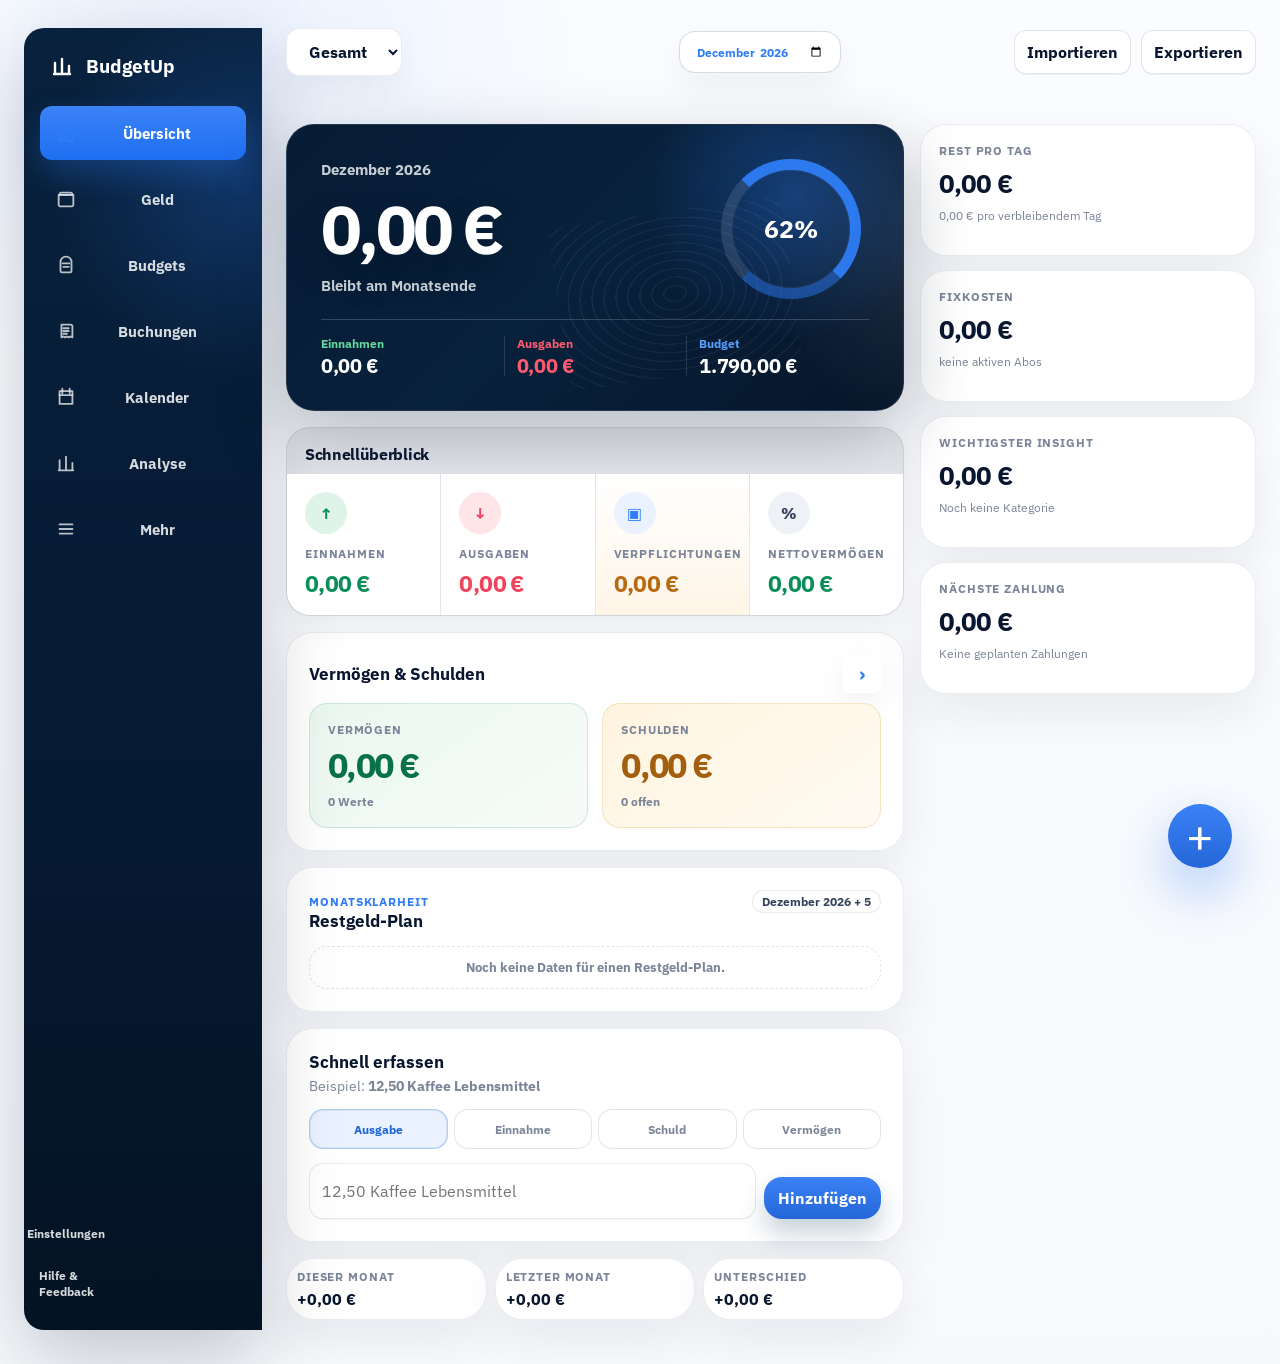
==== index.html @ e4895d54 "Fix debt remaining balance calculations" ====
<!doctype html>
<html lang="de">
  <head>
    <meta charset="UTF-8" />
    <meta name="viewport" content="width=device-width, initial-scale=1, viewport-fit=cover" />
    <meta name="theme-color" content="#061a33" />
    <meta name="apple-mobile-web-app-capable" content="yes" />
    <meta name="apple-mobile-web-app-status-bar-style" content="black-translucent" />
    <meta name="apple-mobile-web-app-title" content="BudgetUp" />
    <title>BudgetUp</title>
    <link rel="manifest" href="manifest.webmanifest?v=93" />
    <link rel="apple-touch-icon" href="icons/icon-180.png" />
    <link rel="icon" href="icon.svg" type="image/svg+xml" />
    <link rel="stylesheet" href="styles.css?v=93" />
  </head>
  <body>
    <main class="app-shell">
      <aside class="desktop-sidebar" aria-label="Desktop-Navigation">
        <div class="desktop-brand">
          <svg viewBox="0 0 24 24" aria-hidden="true"><path d="M5 19V9M12 19V5M19 19v-7"></path><path d="M4 20h16"></path></svg>
          <strong>BudgetUp</strong>
        </div>
        <nav class="desktop-nav" aria-label="Desktop Hauptnavigation">
          <button class="bottom-nav-item active" type="button" data-view-target="overview"><svg viewBox="0 0 24 24" aria-hidden="true"><path d="M5 11.5 12 5l7 6.5V20a1 1 0 0 1-1 1h-4.2v-5.2h-3.6V21H6a1 1 0 0 1-1-1v-8.5Z"></path></svg>Übersicht</button>
          <button class="bottom-nav-item" type="button" data-view-target="accounts"><svg viewBox="0 0 24 24" aria-hidden="true"><path d="M4 7.5h16v10.8A1.7 1.7 0 0 1 18.3 20H5.7A1.7 1.7 0 0 1 4 18.3V7.5Z"></path><path d="M7 5h10a2 2 0 0 1 2 2.5H5A2 2 0 0 1 7 5Z"></path></svg>Geld</button>
          <button class="bottom-nav-item" type="button" data-view-target="budgets"><svg viewBox="0 0 24 24" aria-hidden="true"><path d="M6 18.5V8.8a6 6 0 0 1 12 0v9.7a1.5 1.5 0 0 1-1.5 1.5h-9A1.5 1.5 0 0 1 6 18.5Z"></path><path d="M8.4 10.2h7.2M9 14h6"></path></svg>Budgets</button>
          <button class="bottom-nav-item" type="button" data-view-target="transactions"><svg viewBox="0 0 24 24" aria-hidden="true"><path d="M7 5h10a2 2 0 0 1 2 2v12l-2-1-2 1-2-1-2 1-2-1-2 1V7a2 2 0 0 1 2-2Z"></path><path d="M9 9h6M9 12h6M9 15h4"></path></svg>Buchungen</button>
          <button class="bottom-nav-item" type="button" data-view-target="transactions"><svg viewBox="0 0 24 24" aria-hidden="true"><path d="M5 5.5h14v14H5z"></path><path d="M8 3v5M16 3v5M5 10h14"></path></svg>Kalender</button>
          <button class="bottom-nav-item" type="button" data-view-target="reports"><svg viewBox="0 0 24 24" aria-hidden="true"><path d="M5 19V9M12 19V5M19 19v-7"></path><path d="M4 20h16"></path></svg>Analyse</button>
          <button class="bottom-nav-item" type="button" data-view-target="more"><svg viewBox="0 0 24 24" aria-hidden="true"><path d="M5 7h14M5 12h14M5 17h14"></path></svg>Mehr</button>
        </nav>
        <div class="desktop-sidebar-footer">
          <button class="bottom-nav-item" type="button" data-view-target="more">Einstellungen</button>
          <button class="bottom-nav-item" type="button" data-view-target="more">Hilfe & Feedback</button>
        </div>
      </aside>
      <header class="topbar app-topbar">
        <div class="mobile-brand">BudgetUp</div>
        <div class="app-title-block">
          <p class="eyebrow">BudgetUp</p>
          <h1 id="viewTitle">Start</h1>
        </div>
        <button id="settingsButton" class="round-action settings-button" type="button" aria-label="Einstellungen">
          <svg viewBox="0 0 24 24" aria-hidden="true">
            <path d="M18 9.7a6 6 0 0 0-12 0c0 5.2-2 5.9-2 7.3h16c0-1.4-2-2.1-2-7.3Z"></path>
            <path d="M9.5 19a2.7 2.7 0 0 0 5 0"></path>
          </svg>
        </button>
      </header>

      <section class="context-strip" aria-label="Aktiver Kontext">
        <label class="context-picker">
          <span>Kontext</span>
          <select id="contextSelect" aria-label="Aktiven Kontext auswählen"></select>
        </label>
        <label class="month-picker month-picker-quiet" aria-hidden="true">
          <span>Monat</span>
          <input id="monthInput" type="month" tabindex="-1" />
        </label>
        <div class="desktop-top-actions" aria-label="Datenaktionen">
          <button class="secondary-button" type="button" data-more-action="import">Importieren</button>
          <button class="secondary-button" type="button" data-more-action="export">Exportieren</button>
        </div>
      </section>

      <section class="panel calendar-panel calendar-head-panel" aria-label="Monatskalender und Tagesauswahl">
        <div class="panel-title calendar-title-row">
          <button id="calendarPrevButton" class="icon-button" type="button" aria-label="Vorheriger Monat">‹</button>
          <div>
            <h2 id="calendarTitle">Kalender im Monat</h2>
            <span id="calendarSubtitle">Nur Tage mit Geldbewegung werden hervorgehoben</span>
          </div>
          <button id="calendarNextButton" class="icon-button" type="button" aria-label="Nächster Monat">›</button>
        </div>
        <button id="calendarTodayButton" class="secondary-button calendar-today-button" type="button">Heute</button>
        <div id="calendarGrid" class="calendar-grid"></div>
      </section>

      <p id="formMessage" class="form-message app-toast" role="status"></p>

      <section class="app-view" data-view="overview">
        <section class="hero-balance-card">
          <span id="overviewMonthLabel">Aktueller Monat</span>
          <strong id="remainingValue">0,00 €</strong>
          <small>Bleibt am Monatsende</small>
          <div class="hero-mini-totals" aria-label="Monatszahlen">
            <span><b>Einnahmen</b><strong id="heroIncomeValue">0,00 €</strong></span>
            <span><b>Ausgaben</b><strong id="heroExpenseValue">0,00 €</strong></span>
            <span><b>Budget</b><strong id="heroBudgetValue">0,00 €</strong></span>
          </div>
        </section>
        <section class="summary-grid overview-summary" aria-label="Monatsübersicht">
          <article class="metric income-metric" data-summary="income">
            <span>Einnahmen</span>
            <strong id="overviewIncomeValue">0,00 €</strong>
          </article>
          <article class="metric expense-metric" data-summary="expense">
            <span>Ausgaben</span>
            <strong id="overviewExpenseValue">0,00 €</strong>
          </article>
          <article class="metric debt-metric" data-summary="debt">
            <span>Verpflichtungen</span>
            <strong id="totalDebtValue">0,00 €</strong>
          </article>
          <article class="metric net-metric" data-summary="net">
            <span>Nettovermögen</span>
            <strong id="netWorthValue">0,00 €</strong>
          </article>
        </section>
        <section class="panel overview-money-panel" aria-label="Vermögen und Schulden">
          <div class="panel-title">
            <h2>Vermögen & Schulden</h2>
            <button id="overviewMoneyButton" class="icon-button" type="button" title="Geldbereich öffnen" aria-label="Geldbereich öffnen">›</button>
          </div>
          <div class="overview-money-grid">
            <button id="overviewAssetShortcut" class="overview-money-card asset-shortcut" type="button">
              <span>Vermögen</span>
              <strong id="overviewAssetShortcutValue">0,00 €</strong>
              <small id="overviewAssetShortcutHint">0 Werte</small>
            </button>
            <button id="overviewDebtShortcut" class="overview-money-card debt-shortcut" type="button">
              <span>Schulden</span>
              <strong id="overviewDebtShortcutValue">0,00 €</strong>
              <small id="overviewDebtShortcutHint">0 offene</small>
            </button>
          </div>
        </section>
        <section class="panel debt-forecast-panel" aria-label="Restgeld und Schuldenverlauf">
          <div class="panel-title">
            <div>
              <span class="section-kicker">Monatsklarheit</span>
              <h2>Restgeld-Plan</h2>
            </div>
            <span id="forecastRangeLabel" class="mini-pill">6 Monate</span>
          </div>
          <div id="debtForecastList" class="debt-forecast-list"></div>
        </section>
        <section class="overview-cards">
          <article class="insight-card">
            <span>Rest pro Tag</span>
            <strong id="restBudgetValue">0,00 €</strong>
            <small id="restBudgetHint">Für diesen Monat</small>
          </article>
          <article class="insight-card">
            <span>Fixkosten</span>
            <strong id="overviewRecurringValue">0,00 €</strong>
            <small id="overviewRecurringHint">monatliche Fixkosten</small>
          </article>
          <article class="insight-card carryover-card">
            <span>Übernahme</span>
            <strong id="carryoverCount">0</strong>
            <small id="carryoverHint">offene Beträge im nächsten Monat</small>
          </article>
          <article class="insight-card">
            <span>Größte Ausgabe</span>
            <strong id="biggestExpenseValue">0,00 €</strong>
            <small id="biggestExpenseHint">Noch keine Ausgaben</small>
          </article>
          <article class="insight-card">
            <span>Wichtigster Insight</span>
            <strong id="topSpendValue">0,00 €</strong>
            <small id="topSpendHint">Noch keine Kategorie</small>
          </article>
          <article class="insight-card">
            <span>Nächste Zahlung</span>
            <strong id="nextPaymentValue">0,00 €</strong>
            <small id="nextPaymentHint">Keine geplanten Zahlungen</small>
          </article>
          <article class="insight-card">
            <span>Diese Woche</span>
            <strong id="weekSpendValue">0,00 €</strong>
            <small id="weekSpendHint">Ausgaben der laufenden Woche</small>
          </article>
        </section>
        <section class="quick-add-card panel">
          <div>
            <h2>Schnell erfassen</h2>
            <p>Beispiel: <b>12,50 Kaffee Lebensmittel</b></p>
          </div>
          <fieldset class="quick-add-type" aria-label="Typ für Schnell erfassen">
            <label>
              <input type="radio" name="quickAddType" value="expense" checked />
              <span>Ausgabe</span>
            </label>
            <label>
              <input type="radio" name="quickAddType" value="income" />
              <span>Einnahme</span>
            </label>
            <label>
              <input type="radio" name="quickAddType" value="debt" />
              <span>Schuld</span>
            </label>
            <label>
              <input type="radio" name="quickAddType" value="asset" />
              <span>Vermögen</span>
            </label>
          </fieldset>
          <div class="quick-add-controls">
            <input id="quickAddInput" type="text" inputmode="decimal" autocomplete="off" placeholder="12,50 Kaffee Lebensmittel" />
            <button id="quickAddButton" class="submit-button compact-submit" type="button">Hinzufügen</button>
          </div>
        </section>
        <section id="summaryBreakdown" class="panel summary-breakdown" hidden>
          <div class="panel-title">
            <h2 id="summaryBreakdownTitle">Zusammensetzung</h2>
            <button id="summaryBreakdownClose" class="icon-button" type="button" title="Schließen" aria-label="Schließen">×</button>
          </div>
          <div id="summaryBreakdownList" class="summary-breakdown-list"></div>
        </section>
        <section class="month-compare" aria-label="Monatsvergleich">
          <article>
            <span>Dieser Monat</span>
            <strong id="currentMonthValue">0,00 €</strong>
          </article>
          <article>
            <span>Letzter Monat</span>
            <strong id="previousMonthValue">0,00 €</strong>
          </article>
          <article>
            <span>Unterschied</span>
            <strong id="monthDifferenceValue">0,00 €</strong>
          </article>
        </section>
      </section>

      <section class="app-view" data-view="accounts" hidden>
        <section class="panel account-summary-card">
          <span>Nettovermögen</span>
          <strong id="accountsNetWorthValue">0,00 €</strong>
          <div class="account-summary-lines">
            <span>Vermögen <b id="totalAssetValue">0,00 €</b></span>
            <span>Schulden <b id="accountsDebtValue">0,00 €</b></span>
          </div>
        </section>
        <section class="panel bank-connect-card">
          <div>
            <span class="section-kicker">Bankverbindung</span>
            <h2>Bank sicher verbinden</h2>
            <p id="bankStatusText">Noch nicht verbunden. CSV-Import bleibt die sichere Zwischenlösung.</p>
          </div>
          <button id="bankConnectButton" class="submit-button compact-submit" type="button">Bank verbinden</button>
        </section>
        <section class="panel account-type-panel">
          <div class="panel-title">
            <h2>Geldstruktur</h2>
            <span class="mini-pill">Konten · Vermögen · Schulden</span>
          </div>
          <div id="accountStructureList" class="account-structure-list"></div>
        </section>
        <section class="panel people-panel">
          <div class="panel-title">
            <h2>Familie</h2>
            <div class="person-add">
              <input id="personNameInput" maxlength="80" type="text" placeholder="Vorname Nachname" autocomplete="off" />
              <button id="addPersonButton" class="icon-button" type="button" title="Person hinzufügen" aria-label="Person hinzufügen">+</button>
            </div>
          </div>
          <div id="personSummaryList" class="person-summary-list"></div>
        </section>
        <section class="workspace asset-workspace single-list">
          <section class="panel">
            <div class="panel-title">
              <h2 id="assetTitle">Vermögen</h2>
              <span class="mini-pill asset-pill" id="assetTotalMini">0 €</span>
            </div>
            <div id="assetList" class="asset-list"></div>
          </section>
        </section>
        <section class="workspace debt-workspace single-list">
          <section class="panel">
            <div class="panel-title">
              <h2 id="debtTitle">Schulden</h2>
              <span class="mini-pill debt-pill" id="debtTotalMini">0 €</span>
            </div>
            <div id="debtList" class="debt-list"></div>
          </section>
        </section>
      </section>

      <section class="app-view" data-view="budgets" hidden>
        <section class="panel">
          <div class="panel-title">
            <h2>Budgets</h2>
            <span class="mini-pill" id="budgetOverviewMini">0 € übrig</span>
          </div>
          <div id="budgetList" class="budget-list"></div>
        </section>
      </section>

      <section class="app-view" data-view="transactions" hidden>
        <section class="panel list-panel">
          <div class="panel-title list-title">
            <h2 id="entryTitle">Buchungen</h2>
            <span class="panel-totals">
              <span class="mini-pill income-pill" id="entryIncomeMini">0 €</span>
              <span class="mini-pill expense-pill" id="entryExpenseMini">0 €</span>
            </span>
          </div>
          <div class="entry-toolbar">
            <input id="transactionSearchInput" type="search" placeholder="Suchen" autocomplete="off" />
            <select id="filterInput" aria-label="Einträge filtern">
              <option value="all">Alle</option>
              <option value="expense">Ausgaben</option>
              <option value="income">Einnahmen</option>
              <option value="recurring">Wiederkehrend</option>
              <option value="open">Offen</option>
              <option value="paid">Bezahlt</option>
            </select>
            <button id="entryMenuButton" class="secondary-button list-menu-button" type="button" title="Menü" aria-label="Menü">☰</button>
            <div id="entryMenuPanel" class="list-actions entry-menu-panel" hidden>
              <button id="clearEntriesButton" class="secondary-button danger-button section-clear-button" type="button" title="Nur Buchungen leeren">Buchungen leeren</button>
            </div>
          </div>
          <div id="entryList" class="entry-list"></div>
        </section>
        <section class="panel">
          <div class="panel-title">
            <h2 id="calendarDayTitle">Ausgewählter Tag</h2>
            <span id="calendarDayTotal" class="mini-pill">0 €</span>
          </div>
          <div id="calendarDayList" class="entry-list"></div>
        </section>
      </section>

      <section class="app-view" data-view="reports" hidden>
        <section class="insights-grid reports-grid" aria-label="Analyse">
          <article class="insight-card">
            <span>Top-Kategorien</span>
            <div id="topCategoryList" class="insight-list"></div>
          </article>
          <article class="insight-card">
            <span>Wiederkehrend & Abos</span>
            <div id="recurringInsightList" class="insight-list"></div>
          </article>
          <article class="insight-card">
            <span>Einnahmen vs. Ausgaben</span>
            <strong id="reportsRatioValue">0 %</strong>
            <small id="reportsRatioHint">Ausgabenquote</small>
          </article>
          <article class="insight-card">
            <span>Netto-Insight</span>
            <strong id="reportsNetWorthValue">0,00 €</strong>
            <small id="reportsNetWorthHint">Vermögen minus Schulden</small>
          </article>
          <article class="insight-card">
            <span>Optimierung</span>
            <div id="reportsOptimizationList" class="insight-list"></div>
          </article>
          <article class="insight-card">
            <span>Häufige Ausgaben</span>
            <div id="reportsFrequentList" class="insight-list"></div>
          </article>
          <article class="insight-card">
            <span>Größte Zahlungen</span>
            <div id="reportsLargestList" class="insight-list"></div>
          </article>
          <article class="insight-card">
            <span>Offene Schulden</span>
            <strong id="reportsDebtValue">0,00 €</strong>
            <small id="reportsDebtHint">Verbindlichkeiten</small>
          </article>
        </section>
        <section class="panel">
          <div class="panel-title">
            <h2>Monatsentwicklung</h2>
            <span class="mini-pill" id="reportsMonthMini">0 €</span>
          </div>
          <div id="reportsTrendList" class="summary-breakdown-list"></div>
        </section>
      </section>

      <section class="app-view" data-view="more" hidden>
        <section class="panel more-hero">
          <div>
            <span class="section-kicker">Mehr</span>
            <h2>Werkzeuge & Sicherheit</h2>
            <p>Backup, Import, Bankverbindung und App-Informationen bleiben bewusst gebündelt.</p>
          </div>
          <button id="moreSettingsButton" class="secondary-button" type="button">Einstellungen öffnen</button>
        </section>
        <section class="panel bank-connect-card">
          <div>
            <span class="section-kicker">Vorbereitet</span>
            <h2>Bank verbinden</h2>
            <p>Noch nicht verbunden. Eine echte Verbindung braucht später ein sicheres Backend oder Serverless API.</p>
          </div>
          <button id="moreBankConnectButton" class="submit-button compact-submit" type="button">Info anzeigen</button>
        </section>
        <section class="panel provider-panel">
          <div class="panel-title">
            <h2>Provider-Vorbereitung</h2>
            <span class="mini-pill">keine API-Calls</span>
          </div>
          <div id="bankProviderList" class="provider-list"></div>
        </section>
        <section class="panel more-actions">
          <button class="secondary-button" type="button" data-more-action="category">Budget/Kategorie verwalten</button>
          <button class="secondary-button" type="button" data-more-action="export">Daten sichern</button>
          <button class="secondary-button" type="button" data-more-action="settings">Datenschutz & Speicher</button>
        </section>
      </section>
    </main>

    <div class="fab-layer">
      <div id="fabMenu" class="fab-menu" hidden>
        <button id="addExpenseButton" type="button">Ausgabe hinzufügen</button>
        <button id="addIncomeButton" type="button">Einnahme hinzufügen</button>
        <button id="addDebtButton" type="button">Schuld hinzufügen</button>
        <button id="addAssetButton" type="button">Vermögen hinzufügen</button>
        <button id="addCategoryButton" type="button">Budget/Kategorie</button>
      </div>
      <button id="fabButton" class="fab-button" type="button" aria-label="Hinzufügen" aria-expanded="false">+</button>
    </div>

    <nav class="bottom-nav" aria-label="Hauptnavigation">
      <button class="bottom-nav-item active" type="button" data-view-target="overview"><svg viewBox="0 0 24 24" aria-hidden="true"><path d="M5 11.5 12 5l7 6.5V20a1 1 0 0 1-1 1h-4.2v-5.2h-3.6V21H6a1 1 0 0 1-1-1v-8.5Z"></path></svg>Start</button>
      <button class="bottom-nav-item" type="button" data-view-target="accounts"><svg viewBox="0 0 24 24" aria-hidden="true"><path d="M4 7.5h16v10.8A1.7 1.7 0 0 1 18.3 20H5.7A1.7 1.7 0 0 1 4 18.3V7.5Z"></path><path d="M7 5h10a2 2 0 0 1 2 2.5H5A2 2 0 0 1 7 5Z"></path><path d="M15.5 13H19v3h-3.5a1.5 1.5 0 0 1 0-3Z"></path></svg>Geld</button>
      <button class="bottom-nav-item" type="button" data-view-target="budgets"><svg viewBox="0 0 24 24" aria-hidden="true"><path d="M6 18.5V8.8a6 6 0 0 1 12 0v9.7a1.5 1.5 0 0 1-1.5 1.5h-9A1.5 1.5 0 0 1 6 18.5Z"></path><path d="M8.4 10.2h7.2M9 14h6"></path></svg>Budgets</button>
      <button class="bottom-nav-item" type="button" data-view-target="transactions"><svg viewBox="0 0 24 24" aria-hidden="true"><path d="M7 5h10a2 2 0 0 1 2 2v12l-2-1-2 1-2-1-2 1-2-1-2 1V7a2 2 0 0 1 2-2Z"></path><path d="M9 9h6M9 12h6M9 15h4"></path></svg>Buchungen</button>
      <button class="bottom-nav-item" type="button" data-view-target="reports"><svg viewBox="0 0 24 24" aria-hidden="true"><path d="M5 19V9M12 19V5M19 19v-7"></path><path d="M4 20h16"></path></svg>Analyse</button>
      <button class="bottom-nav-item" type="button" data-view-target="more"><svg viewBox="0 0 24 24" aria-hidden="true"><path d="M5 7h14M5 12h14M5 17h14"></path></svg>Mehr</button>
    </nav>

    <div class="form-templates" hidden>
      <form id="entryForm" class="panel entry-form" hidden>
        <div class="panel-title">
          <h2 id="formTitle">Einfach eintragen</h2>
          <button id="resetFormButton" class="icon-button" type="button" title="Formular leeren" aria-label="Formular leeren">↺</button>
        </div>
        <input id="entryId" type="hidden" />
        <input id="debtId" type="hidden" />
        <div class="form-grid">
          <label>
            <span>Person</span>
            <select id="personInput"></select>
          </label>
          <label data-type-field>
            <span>Typ</span>
            <select id="typeInput">
              <option value="expense">Ausgabe</option>
              <option value="income">Einnahme</option>
              <option value="debt">Schuld / Kredit</option>
            </select>
          </label>
          <label data-normal-field>
            <span>Startdatum</span>
            <input id="dateInput" type="date" autocomplete="off" />
          </label>
          <label data-normal-field>
            <span>Kategorie</span>
            <select id="categoryInput"></select>
          </label>
          <label data-normal-field>
            <span>Eigene Kategorie</span>
            <input id="customCategoryInput" autocomplete="off" maxlength="36" type="text" placeholder="Neue Kategorie eingeben" />
          </label>
          <label data-normal-field>
            <span>Betrag</span>
            <span class="money-input">
              <input id="amountInput" inputmode="decimal" type="text" autocomplete="off" />
              <span>€</span>
            </span>
          </label>
          <label class="wide" data-normal-field>
            <span>Beschreibung</span>
            <input id="descriptionInput" autocomplete="off" maxlength="80" type="text" />
          </label>
          <label data-normal-field>
            <span>Zahlungsart</span>
            <select id="paymentInput">
              <option>Karte</option>
              <option>Bar</option>
              <option>Überweisung</option>
              <option>Lastschrift</option>
            </select>
          </label>
          <label data-normal-field>
            <span>Wiederholung</span>
            <select id="recurrenceInput">
              <option value="none">Keine</option>
              <option value="daily">Täglich</option>
              <option value="weekly">Wöchentlich</option>
              <option value="monthly">Monatlich</option>
              <option value="yearly">Jährlich</option>
            </select>
          </label>
          <label data-normal-field>
            <span>Enddatum optional</span>
            <input id="entryEndInput" type="date" autocomplete="off" />
          </label>
          <label data-normal-field>
            <span>Status</span>
            <select id="entryStatusInput">
              <option value="open">offen</option>
              <option value="paid">bezahlt</option>
              <option value="ended">beendet</option>
            </select>
          </label>
          <label data-debt-field>
            <span>Bei wem</span>
            <input id="creditorInput" autocomplete="off" maxlength="60" type="text" />
          </label>
          <label data-debt-field>
            <span>Gesamtschuld</span>
            <span class="money-input">
              <input id="debtTotalInput" inputmode="decimal" type="text" autocomplete="off" />
              <span>€</span>
            </span>
          </label>
          <label data-debt-field>
            <span>Bisher bezahlt</span>
            <span class="money-input">
              <input id="paidSoFarInput" inputmode="decimal" type="text" autocomplete="off" />
              <span>€</span>
            </span>
          </label>
          <label data-debt-field>
            <span>Bisher bezahlt bis</span>
            <input id="paidThroughInput" type="month" autocomplete="off" />
          </label>
          <label data-debt-field>
            <span>Startdatum</span>
            <input id="debtStartInput" type="date" autocomplete="off" />
          </label>
          <label data-debt-field>
            <span>Bis Datum</span>
            <input id="debtEndInput" type="date" autocomplete="off" />
          </label>
          <label data-debt-field>
            <span>Status</span>
            <select id="debtStatusInput">
              <option value="open">offen</option>
              <option value="paid">bezahlt</option>
              <option value="ended">beendet</option>
            </select>
          </label>
          <label data-debt-field>
            <span>Zahlungsart</span>
            <select id="debtPaymentMethodInput">
              <option value=""></option>
              <option>Lastschrift</option>
              <option>Überweisung</option>
              <option>Karte</option>
              <option>Bar</option>
            </select>
          </label>
          <label data-debt-field>
            <span>Von Konto</span>
            <input id="debtAccountInput" autocomplete="off" maxlength="60" type="text" />
          </label>
          <label data-debt-field>
            <span>Monatlich</span>
            <span class="money-input">
              <input id="debtPaymentInput" inputmode="decimal" type="text" autocomplete="off" />
              <span>€</span>
            </span>
          </label>
          <label data-debt-field>
            <span>Nettokredit</span>
            <span class="money-input">
              <input id="principalInput" inputmode="decimal" type="text" autocomplete="off" />
              <span>€</span>
            </span>
          </label>
          <label data-debt-field>
            <span>Zinsen gesamt</span>
            <span class="money-input">
              <input id="interestInput" inputmode="decimal" type="text" autocomplete="off" />
              <span>€</span>
            </span>
          </label>
          <label data-debt-field>
            <span>Sollzins pro Jahr</span>
            <span class="percent-input">
              <input id="nominalRateInput" inputmode="decimal" type="text" autocomplete="off" />
              <span>%</span>
            </span>
          </label>
          <label data-debt-field>
            <span>Laufzeit in Monaten</span>
            <input id="termInput" inputmode="numeric" type="number" min="0" autocomplete="off" />
          </label>
          <label data-debt-field>
            <span>Letzte Rate</span>
            <span class="money-input">
              <input id="finalPaymentInput" inputmode="decimal" type="text" autocomplete="off" />
              <span>€</span>
            </span>
          </label>
          <div id="debtLiveSummary" class="debt-live-summary" data-debt-field aria-live="polite">
            <span>Offen jetzt</span>
            <strong>0,00 €</strong>
            <small>Wird aus Gesamtschuld minus bisher bezahlt berechnet.</small>
          </div>
        </div>
        <button class="submit-button" type="submit">Speichern</button>
        <div id="editModalActions" class="edit-modal-actions" hidden>
          <button id="editCancelButton" class="secondary-button" type="button">Abbrechen</button>
          <button id="editDeleteButton" class="secondary-button danger-button" type="button">Löschen</button>
        </div>
      </form>

      <form id="assetForm" class="panel entry-form" hidden>
        <div class="panel-title">
          <h2 id="assetFormTitle">Neues Vermögen</h2>
        </div>
        <input id="assetId" type="hidden" />
        <div class="form-grid">
          <label>
            <span>Person</span>
            <select id="assetPersonInput"></select>
          </label>
          <label>
            <span>Art</span>
            <select id="assetTypeInput">
              <option value="cash">Bargeld</option>
              <option value="bank">Bankkonto</option>
              <option value="savings">Sparkonto</option>
              <option value="investment">Investment</option>
              <option value="property">Sachwert</option>
              <option value="other">Sonstiges</option>
            </select>
          </label>
          <label>
            <span>Name</span>
            <input id="assetNameInput" autocomplete="off" maxlength="80" type="text" required />
          </label>
          <label>
            <span>Betrag</span>
            <span class="money-input">
              <input id="assetAmountInput" inputmode="decimal" type="text" autocomplete="off" required />
              <span>€</span>
            </span>
          </label>
          <label class="wide">
            <span>Notiz</span>
            <input id="assetNoteInput" autocomplete="off" maxlength="80" type="text" />
          </label>
        </div>
        <button class="submit-button" type="submit">Speichern</button>
        <div id="assetModalActions" class="edit-modal-actions" hidden>
          <button id="assetCancelButton" class="secondary-button" type="button">Abbrechen</button>
          <button id="assetDeleteButton" class="secondary-button danger-button" type="button">Löschen</button>
        </div>
      </form>

      <form id="categoryForm" class="panel entry-form" hidden>
        <div class="panel-title">
          <h2 id="categoryFormTitle">Budget/Kategorie</h2>
        </div>
        <input id="categoryIdInput" type="hidden" />
        <div class="form-grid">
          <label>
            <span>Name</span>
            <input id="categoryNameInput" maxlength="36" type="text" autocomplete="off" required />
          </label>
          <label>
            <span>Monatsbudget</span>
            <span class="money-input">
              <input id="categoryBudgetInput" inputmode="decimal" type="text" autocomplete="off" />
              <span>€</span>
            </span>
          </label>
        </div>
        <button class="submit-button" type="submit">Speichern</button>
        <div id="categoryModalActions" class="edit-modal-actions" hidden>
          <button id="categoryCancelButton" class="secondary-button" type="button">Abbrechen</button>
          <button id="categoryDeleteButton" class="secondary-button danger-button" type="button">Löschen</button>
        </div>
      </form>
    </div>

    <div id="promptDialog" class="confirm-dialog" hidden role="dialog" aria-modal="true" aria-labelledby="promptDialogTitle">
      <div class="confirm-dialog-backdrop"></div>
      <div class="confirm-dialog-box">
        <h2 id="promptDialogTitle" class="confirm-dialog-title">Eingabe</h2>
        <p id="promptDialogMessage" class="confirm-dialog-message"></p>
        <input id="promptDialogInput" class="prompt-dialog-input" type="text" autocomplete="off" />
        <div class="confirm-dialog-actions">
          <button id="promptDialogCancel" class="secondary-button" type="button">Abbrechen</button>
          <button id="promptDialogOk" class="submit-button compact-submit" type="button">OK</button>
        </div>
      </div>
    </div>

    <div id="editModal" class="edit-modal" hidden role="dialog" aria-modal="true" aria-labelledby="formTitle">
      <div id="editModalBackdrop" class="edit-modal-backdrop"></div>
      <div class="edit-modal-box">
        <div id="editModalSlot"></div>
      </div>
    </div>

    <div id="settingsModal" class="edit-modal settings-modal" hidden role="dialog" aria-modal="true" aria-labelledby="settingsTitle">
      <div id="settingsModalBackdrop" class="edit-modal-backdrop"></div>
      <div class="edit-modal-box settings-box">
        <div class="panel-title settings-title">
          <div>
            <p class="eyebrow">BudgetUp</p>
            <h2 id="settingsTitle">Einstellungen</h2>
          </div>
          <button id="settingsCloseButton" class="icon-button" type="button" title="Schließen" aria-label="Schließen">×</button>
        </div>
        <section class="settings-section">
          <h3>Datenmanagement</h3>
          <p>Deine Daten bleiben lokal in diesem Browser gespeichert. Exportiere regelmäßig ein Backup, bevor du größere Änderungen machst.</p>
          <div class="utility-actions settings-actions" aria-label="Datensicherung">
            <button id="exportButton" class="secondary-button backup-button" type="button">Daten sichern</button>
            <label class="secondary-button import-label backup-button">
              Daten wiederherstellen
              <input id="importInput" type="file" accept=".xlsx,.json,.csv,application/vnd.openxmlformats-officedocument.spreadsheetml.sheet,application/json,text/csv" />
            </label>
            <button id="clearButton" class="secondary-button danger-button quick-clear-button" type="button" title="Alles löschen (nur ausgewählte Person oder Gesamt)">Alles löschen</button>
          </div>
        </section>
        <section class="settings-section">
          <h3>App-Information</h3>
          <div class="settings-info-grid">
            <span>Speicher</span><strong>lokal · budget-app-v2</strong>
            <span>Modus</span><strong>mobile Finance PWA</strong>
            <span>Design</span><strong>Calm Premium · hell</strong>
          </div>
        </section>
        <section class="settings-section muted-settings">
          <h3>Datenschutz</h3>
          <p>BudgetUp sendet keine Finanzdaten an einen Server. Import, Export und Löschen passieren lokal auf deinem Gerät.</p>
        </section>
      </div>
    </div>

    <div id="bankInfoModal" class="edit-modal settings-modal" hidden role="dialog" aria-modal="true" aria-labelledby="bankInfoTitle">
      <div id="bankInfoBackdrop" class="edit-modal-backdrop"></div>
      <div class="edit-modal-box settings-box">
        <div class="panel-title settings-title">
          <div>
            <p class="eyebrow">Sichere Architektur</p>
            <h2 id="bankInfoTitle">Bank verbinden</h2>
          </div>
          <button id="bankInfoCloseButton" class="icon-button" type="button" title="Schließen" aria-label="Schließen">×</button>
        </div>
        <section class="settings-section">
          <h3>Noch nicht verbunden</h3>
          <p>BudgetUp speichert aktuell nur lokale Daten. Eine echte PSD2-/Bankverbindung darf nicht mit Secrets direkt im Browser laufen.</p>
        </section>
        <section class="settings-section">
          <h3>Vorbereitete Struktur</h3>
          <p>Geplant sind Provider wie GoCardless, Tink oder finAPI über ein sicheres Backend/Serverless API. CSV-Import bleibt bis dahin die sichere Zwischenlösung.</p>
        </section>
        <section class="settings-section muted-settings">
          <h3>Datensatz</h3>
          <p><code>bankConnections</code>: id, provider, status, lastSyncAt, consentExpiresAt, accountIds.</p>
        </section>
      </div>
    </div>

    <div id="personContextMenu" class="context-menu" hidden role="menu">
      <button class="context-menu-item" data-action="duplicate" type="button">Person duplizieren</button>
      <button class="context-menu-item" data-action="rename" type="button">Umbenennen</button>
      <button class="context-menu-item danger" data-action="delete" type="button">Person löschen</button>
    </div>

    <div id="choiceDialog" class="confirm-dialog" hidden role="dialog" aria-modal="true" aria-labelledby="choiceDialogTitle">
      <div class="confirm-dialog-backdrop"></div>
      <div class="confirm-dialog-box">
        <h2 id="choiceDialogTitle" class="confirm-dialog-title">Auswählen</h2>
        <p id="choiceDialogMessage" class="confirm-dialog-message"></p>
        <div id="choiceDialogOptions" class="choice-dialog-options"></div>
        <div class="confirm-dialog-actions">
          <button id="choiceDialogCancel" class="secondary-button" type="button">Abbrechen</button>
        </div>
      </div>
    </div>

    <div id="confirmDialog" class="confirm-dialog" hidden role="dialog" aria-modal="true" aria-labelledby="confirmDialogTitle">
      <div class="confirm-dialog-backdrop"></div>
      <div class="confirm-dialog-box">
        <h2 id="confirmDialogTitle" class="confirm-dialog-title">Bestätigen</h2>
        <p id="confirmDialogMessage" class="confirm-dialog-message"></p>
        <div class="confirm-dialog-actions">
          <button id="confirmDialogCancel" class="secondary-button" type="button">Abbrechen</button>
          <button id="confirmDialogOk" class="secondary-button danger-button" type="button">Ja, löschen</button>
        </div>
      </div>
    </div>

    <template id="categoryTemplate">
      <div class="category-item">
        <input class="category-name" maxlength="28" />
        <input class="category-budget" type="number" min="0" step="1" inputmode="decimal" />
        <button class="icon-button category-delete" type="button" title="Kategorie entfernen" aria-label="Kategorie entfernen">×</button>
      </div>
    </template>

    <script src="app.js?v=93" defer></script>
  </body>
</html>
---- styles.css ----
@import url("https://fonts.googleapis.com/css2?family=IBM+Plex+Sans:wght@400;500;600;700;800;900&display=swap");

:root {
  color-scheme: light;
  --bg: #edf4f1;
  --surface: #ffffff;
  --surface-soft: #f7faf8;
  --ink: #102626;
  --muted: #4f625e;
  --line: #c2d0cb;
  --line-strong: #98aaa4;
  --brand: #113b3c;
  --accent: #cfe85a;
  --danger: #a61f2a;
  --good: #176a45;
  --shadow: 0 12px 30px rgba(20, 45, 42, 0.11);
}

* {
  box-sizing: border-box;
}

body {
  margin: 0;
  min-height: 100vh;
  background:
    radial-gradient(circle at top left, rgba(207, 232, 90, 0.18), transparent 28rem),
    linear-gradient(180deg, #f8fbf9 0%, var(--bg) 34rem);
  color: var(--ink);
  font-family: Inter, ui-sans-serif, system-ui, -apple-system, BlinkMacSystemFont, "Segoe UI", sans-serif;
}

body.modal-open {
  overflow: hidden;
}

button,
input,
select {
  font: inherit;
}

button {
  cursor: pointer;
}

.app-shell {
  width: min(1120px, 100%);
  margin: 0 auto;
  padding: max(12px, env(safe-area-inset-top)) 14px max(22px, env(safe-area-inset-bottom));
}

.topbar {
  display: flex;
  align-items: center;
  justify-content: space-between;
  gap: 16px;
  padding: 8px 2px 12px;
}

.eyebrow {
  margin: 0 0 4px;
  color: var(--muted);
  font-size: 0.82rem;
  font-weight: 700;
  text-transform: uppercase;
}

h1,
h2 {
  margin: 0;
  letter-spacing: 0;
}

h1 {
  font-size: 1.75rem;
  font-weight: 900;
}

h2 {
  font-size: 1.05rem;
}

.month-picker {
  display: grid;
  gap: 6px;
  color: var(--muted);
  font-size: 0.78rem;
  font-weight: 700;
  text-transform: uppercase;
}

.month-picker input,
select,
input {
  min-height: 42px;
  border: 1px solid var(--line);
  border-radius: 8px;
  background: #fff;
  color: var(--ink);
  padding: 0 12px;
}

.month-picker input {
  border-color: var(--brand);
  background: #f8fbf9;
  font-weight: 850;
}

.trust-note {
  margin: -2px 0 10px;
  color: var(--muted);
  font-size: 0.86rem;
  font-weight: 700;
  line-height: 1.35;
}

.summary-grid {
  display: grid;
  grid-template-columns: repeat(4, minmax(0, 1fr));
  gap: 8px;
  margin-bottom: 10px;
}

.metric {
  min-height: 96px;
  border: 1px solid var(--line-strong);
  border-radius: 10px;
  background: linear-gradient(180deg, #ffffff 0%, #f6faf8 100%);
  box-shadow: var(--shadow);
  padding: 15px;
  cursor: pointer;
}

.metric.selected {
  border-color: var(--brand);
  box-shadow: inset 0 0 0 1px var(--brand), var(--shadow);
}

.metric span {
  display: block;
  color: var(--muted);
  font-size: 0.76rem;
  font-weight: 850;
  margin-bottom: 10px;
}

.metric strong {
  display: block;
  font-size: clamp(1.1rem, 2.1vw, 1.55rem);
  line-height: 1.1;
  overflow-wrap: anywhere;
}

.metric.primary {
  background: linear-gradient(180deg, #154749 0%, #113b3c 100%);
  color: #fff;
  border-color: #0e3334;
}

.metric.primary span {
  color: #dbe9e4;
}

.metric.primary strong {
  color: #fff;
}

.metric.primary.positive {
  background: #176a45;
}

.metric.primary.negative {
  background: #9f2529;
}

.income-metric {
  border-color: #62a97a;
  background: #eaf7ef;
}

.income-metric strong {
  color: var(--good);
}

.expense-metric {
  border-color: #d46b71;
  background: #fff0f1;
}

.expense-metric strong {
  color: var(--danger);
}

.metric.debt-metric {
  border-color: #c9a447;
  background: #fff5dc;
}

.metric.debt-metric strong {
  color: #704800;
}

.metric.asset-metric {
  border-color: #62a97a;
  background: #eaf7ef;
}

.metric.asset-metric strong {
  color: var(--good);
}

.net-metric {
  border-color: #8ca19b;
  background: linear-gradient(180deg, #ffffff 0%, #eef4f1 100%);
}

.net-metric.positive strong {
  color: var(--good);
}

.net-metric.negative strong {
  color: var(--danger);
}

.month-compare {
  display: grid;
  grid-template-columns: repeat(3, minmax(0, 1fr));
  gap: 8px;
  margin: 0 0 10px;
}

.month-compare article {
  border: 1px solid var(--line);
  border-radius: 10px;
  background: rgba(255, 255, 255, 0.72);
  padding: 10px;
}

.month-compare span {
  display: block;
  color: var(--muted);
  font-size: 0.74rem;
  font-weight: 850;
  margin-bottom: 5px;
}

.month-compare strong {
  display: block;
  font-size: 1rem;
  font-weight: 900;
}

.insights-grid {
  display: grid;
  grid-template-columns: repeat(4, minmax(0, 1fr));
  gap: 8px;
  margin: 0 0 10px;
}

.insight-card {
  min-height: 112px;
  border: 1px solid var(--line);
  border-radius: 10px;
  background: rgba(255, 255, 255, 0.86);
  box-shadow: 0 8px 22px rgba(20, 45, 42, 0.08);
  padding: 12px;
}

.insight-card > span {
  display: block;
  color: var(--muted);
  font-size: 0.74rem;
  font-weight: 900;
  margin-bottom: 8px;
  text-transform: uppercase;
}

.insight-card > strong {
  display: block;
  font-size: 1.35rem;
  font-weight: 950;
  margin-bottom: 4px;
}

.insight-card > small,
.insight-line small {
  color: var(--muted);
  font-size: 0.76rem;
  line-height: 1.35;
}

.insight-list {
  display: grid;
  gap: 7px;
}

.insight-line {
  display: grid;
  grid-template-columns: minmax(0, 1fr) auto;
  gap: 2px 8px;
  align-items: center;
}

.insight-line span {
  min-width: 0;
  overflow: hidden;
  color: var(--ink);
  font-size: 0.86rem;
  font-weight: 800;
  text-overflow: ellipsis;
  white-space: nowrap;
}

.insight-line strong {
  color: var(--brand);
  font-size: 0.86rem;
  font-weight: 950;
  white-space: nowrap;
}

.insight-line small {
  grid-column: 1 / -1;
}

.carryover-card {
  border-color: #c9a447;
  background: #fffaf0;
}

.summary-breakdown {
  margin: 0 0 10px;
}

.summary-breakdown-list {
  display: grid;
  gap: 8px;
}

.summary-breakdown-row {
  display: grid;
  grid-template-columns: minmax(0, 1fr) auto;
  gap: 12px;
  align-items: center;
  border: 1px solid var(--line);
  border-radius: 8px;
  background: var(--surface-soft);
  padding: 9px 10px;
}

.summary-breakdown-row span,
.summary-breakdown-row small,
.summary-breakdown-row strong {
  min-width: 0;
}

.summary-breakdown-row span > strong,
.summary-breakdown-row small {
  display: block;
  overflow: hidden;
  text-overflow: ellipsis;
  white-space: nowrap;
}

.summary-breakdown-row small {
  color: var(--muted);
  font-size: 0.78rem;
  margin-top: 2px;
}

.summary-total {
  border-color: var(--brand);
  background: #edf7f3;
}

.workspace {
  display: grid;
  grid-template-columns: minmax(0, 1.55fr) minmax(280px, 0.85fr);
  gap: 14px;
  margin-bottom: 10px;
}

.workspace.single-list {
  grid-template-columns: 1fr;
}

.workspace.form-workspace {
  grid-template-columns: 1fr;
}

.panel {
  border: 1px solid var(--line-strong);
  border-radius: 10px;
  background: var(--surface);
  box-shadow: var(--shadow);
  padding: 12px;
}

.panel-title {
  display: flex;
  align-items: center;
  justify-content: space-between;
  gap: 12px;
  margin-bottom: 10px;
  flex-wrap: wrap;
}

.collapsible-panel {
  margin: 0;
}

.collapsible-panel > summary.panel-title {
  cursor: pointer;
  list-style: none;
  user-select: none;
  position: relative;
  min-height: 56px;
  padding: 10px 12px;
  margin: -4px -4px 10px;
  border-radius: 8px;
  background: #ffffff;
  border: 1px solid var(--line-strong);
  transition: background 0.15s ease, box-shadow 0.15s ease;
}

.debt-workspace .collapsible-panel > summary.panel-title {
  border-left: 5px solid #c9a447;
}

.asset-workspace .collapsible-panel > summary.panel-title {
  border-left: 5px solid #62a97a;
}

.list-panel .collapsible-panel > summary.panel-title {
  border-left: 5px solid var(--brand);
}

.collapsible-panel > summary.panel-title:hover {
  background: #f0f6f3;
  box-shadow: 0 1px 3px rgba(0, 0, 0, 0.06);
}

.collapsible-panel > summary.panel-title:focus-visible {
  outline: 2px solid var(--brand);
  outline-offset: 2px;
}

.collapsible-panel > summary.panel-title::-webkit-details-marker {
  display: none;
}

.collapsible-panel > summary.panel-title::after {
  content: "⌄";
  display: inline-flex;
  align-items: center;
  justify-content: center;
  margin-left: 6px;
  width: 34px;
  height: 34px;
  padding: 0;
  border-radius: 999px;
  border: 1px solid var(--line-strong);
  background: #f3f7f5;
  color: var(--brand);
  font-size: 1.25rem;
  font-weight: 900;
  white-space: nowrap;
  transition: transform 0.18s ease, background 0.18s ease, color 0.18s ease, border-color 0.18s ease;
  order: 10;
}

.collapsible-panel[open] > summary.panel-title {
  background: #e5f0ec;
  border-color: var(--brand);
  box-shadow: inset 0 0 0 1px rgba(17, 59, 60, 0.24), 0 8px 20px rgba(17, 59, 60, 0.08);
}

.collapsible-panel[open] > summary.panel-title::after {
  content: "⌄";
  border-color: var(--brand);
  background: var(--brand);
  color: #ffffff;
  transform: rotate(180deg);
}

.collapsible-panel:not([open]) > summary.panel-title {
  margin-bottom: 0;
}

.collapsible-panel:not([open]) .section-actions {
  display: none;
}

.collapsible-panel > summary.panel-title h2 {
  flex: 1 1 auto;
  min-width: 0;
}

.panel-totals {
  display: inline-flex;
  flex-wrap: wrap;
  gap: 6px;
  align-items: center;
}

.mini-pill {
  display: inline-flex;
  align-items: center;
  padding: 2px 9px;
  border-radius: 999px;
  border: 1px solid var(--line);
  background: var(--surface-soft);
  font-size: 0.78rem;
  font-weight: 700;
  line-height: 1.4;
  white-space: nowrap;
}

.mini-pill.income-pill {
  color: var(--good);
  border-color: #62a97a;
  background: #eaf7ef;
}

.mini-pill.expense-pill {
  color: var(--danger);
  border-color: #d46b71;
  background: #fff0f1;
}

.mini-pill.debt-pill {
  color: #704800;
  border-color: #c9a447;
  background: #fff5dc;
}

.mini-pill.asset-pill {
  color: #176a45;
  border-color: #62a97a;
  background: #eaf7ef;
}

.people-panel {
  margin-bottom: 10px;
  overflow: visible;
}

.person-add {
  display: flex;
  min-width: min(340px, 100%);
  gap: 8px;
}

.person-add input {
  width: 100%;
}

.person-summary-list {
  display: grid;
  grid-template-columns: repeat(auto-fit, minmax(260px, 1fr));
  gap: 14px 86px;
  overflow: visible;
}

.person-card {
  position: relative;
  display: grid;
  grid-template-columns: minmax(0, 1fr);
  gap: 8px;
  border: 1px solid var(--line);
  border-radius: 12px;
  background: var(--surface);
  padding: 12px 14px;
  cursor: pointer;
  outline: none;
  transition: box-shadow 0.15s ease, border-color 0.15s ease;
}

.person-card:hover {
  box-shadow: 0 2px 8px rgba(0, 0, 0, 0.06);
}

.person-card.selected {
  border-color: var(--brand);
  background: #edf7f3;
  box-shadow: 0 0 0 1px var(--brand) inset, 0 2px 10px rgba(17, 59, 60, 0.08);
}

.person-card:focus-visible {
  box-shadow: 0 0 0 3px rgba(17, 59, 60, 0.22);
}

.family-card {
  background: linear-gradient(180deg, #f5f8f6 0%, #eaf0ec 100%);
  border-color: #c8d3cf;
}

.family-card.selected {
  background: linear-gradient(180deg, #e3f1e9 0%, #d2e4d9 100%);
}

.person-copy {
  display: grid;
  grid-template-columns: minmax(0, 1fr) auto;
  align-items: center;
  gap: 10px;
  min-width: 0;
}

.person-copy strong {
  display: block;
  overflow: hidden;
  text-overflow: ellipsis;
  white-space: nowrap;
  font-size: 1.02rem;
  color: var(--ink);
}

.person-card b {
  justify-self: end;
  font-size: 1.18rem;
  font-weight: 800;
  line-height: 1.1;
  padding: 4px 12px;
  border-radius: 8px;
  white-space: nowrap;
  letter-spacing: 0;
}

.person-card b.positive-text {
  color: #0e5832;
  background: #d8efe1;
}

.person-card b.negative-text {
  color: #861a1f;
  background: #f5d6d8;
}

.person-copy .person-chip {
  display: inline-flex;
  align-items: center;
  gap: 4px;
  padding: 3px 9px;
  margin: 0;
  border-radius: 999px;
  background: var(--surface);
  border: 1px solid var(--line);
  font-size: 0.74rem;
  font-weight: 600;
  line-height: 1.3;
  white-space: nowrap;
}

.person-chips-row {
  display: flex;
  flex-direction: column;
  gap: 4px;
}

.person-chip.income-chip {
  color: var(--good);
  border-color: #b6dcc6;
  background: #effaf2;
}

.person-chip.expense-chip {
  color: var(--danger);
  border-color: #e5c2c4;
  background: #fdf1f1;
}

.person-chip.asset-chip {
  color: #176a45;
  border-color: #a8d8b6;
  background: #e7f6ec;
}

.person-chip.debt-chip {
  color: #795000;
  border-color: #d9c99a;
  background: #fffaf0;
}

.person-controls {
  position: absolute;
  top: -15px;
  right: -6px;
  transform: none;
  display: flex;
  gap: 6px;
  opacity: 0;
  transition: opacity 0.15s ease;
  z-index: 50;
}

.person-card:hover .person-controls,
.person-card.selected .person-controls,
.person-card:focus-within .person-controls {
  opacity: 1;
}

.person-controls .icon-button {
  width: 28px;
  height: 28px;
  font-size: 0.85rem;
  background: rgba(255, 255, 255, 0.85);
  backdrop-filter: blur(2px);
}

.person-controls .icon-button {
  width: 30px;
  height: 30px;
  font-size: 0.85rem;
  border-radius: 999px;
  background: #ffffff;
  box-shadow: 0 2px 8px rgba(0, 0, 0, 0.14);
}

.positive-text {
  color: var(--good);
}

.negative-text {
  color: var(--danger);
}

.quick-actions {
  position: relative;
  display: flex;
  flex-wrap: wrap;
  gap: 8px;
  align-items: center;
  margin-bottom: 10px;
}

.backup-actions {
  display: inline-flex;
  flex-wrap: wrap;
  gap: 8px;
}

.backup-button {
  border-color: #9fb4ae;
  background: #ffffff;
  color: var(--brand);
  font-size: 0.9rem;
}

.quick-actions .form-message {
  flex: 1 1 auto;
  margin: 0;
}

.quick-clear-button {
  margin-left: auto;
  white-space: nowrap;
}

.compact-submit {
  max-width: 260px;
  min-height: 42px;
  margin: 0;
}

.selected-details-panel {
  margin-bottom: 10px;
}

.selected-detail-grid {
  display: grid;
  grid-template-columns: repeat(3, minmax(0, 1fr));
  gap: 8px;
}

.detail-card {
  border: 1px solid var(--line);
  border-radius: 8px;
  background: var(--surface-soft);
  padding: 10px;
}

.detail-card span {
  display: block;
  color: var(--muted);
  font-size: 0.78rem;
  font-weight: 800;
  margin-bottom: 6px;
}

.detail-card strong {
  display: block;
  font-size: 1.05rem;
  overflow-wrap: anywhere;
}

.income-detail strong {
  color: var(--good);
}

.expense-detail strong,
.debt-detail strong {
  color: var(--danger);
}

.form-grid {
  display: grid;
  grid-template-columns: 1fr;
  gap: 12px;
}

label {
  display: grid;
  gap: 6px;
}

label[hidden] {
  display: none;
}

label span {
  color: var(--muted);
  font-size: 0.82rem;
  font-weight: 700;
}

label:has(input[required]) > span:first-child::after,
label:has(select[required]) > span:first-child::after {
  content: " *";
  color: var(--danger);
}

.money-input {
  position: relative;
  display: block;
}

.money-input > input {
  width: 100%;
  padding-right: 42px;
  text-align: left;
}

.money-input > span {
  position: absolute;
  right: 14px;
  top: 50%;
  transform: translateY(-50%);
  color: var(--muted);
  font-size: 1rem;
  font-weight: 800;
  pointer-events: none;
}

.wide {
  grid-column: 1 / -1;
}

.toggle-row {
  align-items: center;
  grid-template-columns: 24px 1fr;
  min-height: 42px;
  padding-top: 22px;
}

.toggle-row input {
  min-height: auto;
  width: 20px;
  height: 20px;
  padding: 0;
}

.muted-field {
  opacity: 0.62;
}

.muted-field input {
  background: #f0f4f2;
}

.submit-button,
.secondary-button,
.icon-button {
  border: 0;
  border-radius: 8px;
  font-weight: 800;
}

.submit-button {
  width: 100%;
  min-height: 48px;
  margin-top: 14px;
  background: var(--accent);
  color: #182000;
  box-shadow: 0 8px 18px rgba(113, 132, 23, 0.18);
}

.form-message {
  min-height: 22px;
  margin: 0;
  color: var(--brand);
  font-size: 0.92rem;
  font-weight: 800;
}

.form-message.success {
  color: var(--good);
}

.form-message.error {
  color: var(--danger);
}

label.field-error > span:first-child {
  color: var(--danger);
}

label.field-error input,
label.field-error select,
.input-error {
  border-color: var(--danger);
  background: #fff1f1;
  box-shadow: 0 0 0 2px rgba(178, 47, 50, 0.12);
}

.secondary-button {
  min-height: 40px;
  display: inline-flex;
  align-items: center;
  justify-content: center;
  background: #ffffff;
  color: var(--ink);
  border: 1px solid var(--line-strong);
  padding: 0 12px;
  box-shadow: 0 1px 0 rgba(16, 38, 38, 0.06);
}

.section-add-button {
  white-space: nowrap;
}

.section-actions {
  display: inline-flex;
  gap: 6px;
  flex-wrap: wrap;
  align-items: center;
}

.section-clear-button {
  white-space: nowrap;
  font-size: 0.8rem;
  padding: 4px 10px;
  opacity: 0.85;
}

.section-clear-button:hover {
  opacity: 1;
}

.confirm-dialog {
  position: fixed;
  inset: 0;
  z-index: 9999;
  display: flex;
  align-items: center;
  justify-content: center;
  padding: 16px;
}

.confirm-dialog[hidden] {
  display: none;
}

.confirm-dialog-backdrop {
  position: absolute;
  inset: 0;
  background: rgba(17, 59, 60, 0.55);
  backdrop-filter: blur(2px);
  animation: confirm-fade 0.18s ease;
}

.confirm-dialog-box {
  position: relative;
  background: var(--surface);
  border-radius: 14px;
  box-shadow: 0 24px 60px rgba(0, 0, 0, 0.35);
  max-width: 420px;
  width: 100%;
  padding: 20px 22px 18px;
  animation: confirm-pop 0.2s cubic-bezier(0.2, 0.9, 0.3, 1.2);
}

.confirm-dialog-title {
  margin: 0 0 8px;
  font-size: 1.1rem;
  color: var(--danger);
}

.confirm-dialog-message {
  margin: 0 0 18px;
  font-size: 0.95rem;
  line-height: 1.4;
  color: var(--ink);
  white-space: pre-line;
}

.confirm-dialog-actions {
  display: flex;
  gap: 8px;
  justify-content: flex-end;
  flex-wrap: wrap;
}

.confirm-dialog-actions button {
  min-height: 40px;
  padding: 8px 18px;
}

.edit-modal {
  position: fixed;
  inset: 0;
  z-index: 9600;
  display: flex;
  align-items: center;
  justify-content: center;
  padding: 16px;
}

.edit-modal[hidden] {
  display: none;
}

.edit-modal-backdrop {
  position: absolute;
  inset: 0;
  background: rgba(16, 38, 38, 0.58);
  backdrop-filter: blur(3px);
}

.edit-modal-box {
  position: relative;
  width: min(620px, 100%);
  max-height: min(86vh, 820px);
  overflow: auto;
  border-radius: 14px;
  background: var(--surface);
  box-shadow: 0 26px 70px rgba(0, 0, 0, 0.32);
  animation: confirm-pop 0.18s ease;
}

.modal-form {
  border: 0;
  border-radius: 14px;
  box-shadow: none;
  padding: 18px;
}

.edit-modal-actions {
  display: flex;
  gap: 8px;
  justify-content: space-between;
  margin-top: 10px;
}

.edit-modal-actions[hidden] {
  display: none;
}

.edit-modal-actions .secondary-button {
  flex: 1 1 auto;
}

@keyframes confirm-fade {
  from { opacity: 0; }
  to { opacity: 1; }
}

@keyframes confirm-pop {
  from { transform: scale(0.92); opacity: 0; }
  to { transform: scale(1); opacity: 1; }
}

.choice-dialog-options {
  display: flex;
  flex-direction: column;
  gap: 6px;
  margin: 6px 0 16px;
  max-height: 45vh;
  overflow-y: auto;
}

.choice-dialog-option {
  display: flex;
  align-items: center;
  justify-content: flex-start;
  padding: 10px 14px;
  border-radius: 8px;
  border: 1px solid var(--line);
  background: var(--surface-soft);
  color: var(--ink);
  font-size: 0.95rem;
  font-weight: 600;
  text-align: left;
  cursor: pointer;
  transition: background 0.15s, border-color 0.15s;
}

.choice-dialog-option:hover,
.choice-dialog-option:focus-visible {
  background: #edf7f3;
  border-color: var(--brand);
  outline: none;
}

.choice-dialog-option.choice-all {
  background: linear-gradient(180deg, #f5f8f6 0%, #e9efea 100%);
  font-weight: 700;
}

.prompt-dialog-input {
  width: 100%;
  padding: 10px 12px;
  margin: 4px 0 16px;
  border: 1px solid var(--line);
  border-radius: 8px;
  font-size: 1rem;
  background: var(--surface-soft);
  color: var(--ink);
  box-sizing: border-box;
}

.prompt-dialog-input:focus {
  outline: 2px solid var(--brand);
  outline-offset: 1px;
}

.context-menu {
  position: fixed;
  z-index: 9500;
  background: var(--surface);
  border: 1px solid var(--line);
  border-radius: 10px;
  box-shadow: 0 12px 32px rgba(0, 0, 0, 0.22);
  padding: 6px;
  min-width: 220px;
  display: flex;
  flex-direction: column;
  gap: 2px;
  animation: confirm-pop 0.14s ease-out;
}

.context-menu[hidden] {
  display: none;
}

.context-menu-item {
  display: block;
  width: 100%;
  text-align: left;
  padding: 9px 12px;
  background: transparent;
  border: none;
  border-radius: 6px;
  cursor: pointer;
  font-size: 0.92rem;
  color: var(--ink);
}

.context-menu-item:hover,
.context-menu-item:focus-visible {
  background: #edf7f3;
  outline: none;
}

.context-menu-item.danger {
  color: var(--danger);
}

.context-menu-item.danger:hover {
  background: #fdf1f1;
}

.person-card {
  padding: 18px 14px 12px;
}

.income-action {
  color: var(--good);
  border-color: #62a97a;
  background: #eaf7ef;
}

.expense-action {
  color: var(--danger);
  border-color: #d46b71;
  background: #fff0f1;
}

.danger-button {
  color: var(--danger);
}

.icon-button {
  width: 38px;
  height: 38px;
  background: var(--surface-soft);
  border: 1px solid var(--line-strong);
  color: var(--ink);
  font-size: 1.25rem;
  line-height: 1;
}

.category-list {
  display: grid;
  gap: 10px;
}

.category-item {
  display: grid;
  grid-template-columns: minmax(0, 1fr) 104px 38px;
  gap: 8px;
}

.category-budget {
  text-align: right;
}

.list-title {
  align-items: center;
}

.entry-toolbar {
  display: flex;
  align-items: center;
  gap: 8px;
  margin: 0 0 10px;
}

.list-panel {
  position: relative;
  overflow: visible;
}

.list-menu-button {
  order: 20;
  width: 40px;
  min-height: 40px;
  padding: 0;
  margin-left: 4px;
  font-size: 1.1rem;
  flex: 0 0 auto;
}

.list-actions {
  display: flex;
  flex-wrap: wrap;
  gap: 8px;
  justify-content: flex-end;
}

.entry-menu-panel {
  position: absolute;
  right: 0;
  top: calc(100% + 6px);
  z-index: 500;
  display: grid;
  grid-template-columns: 1fr;
  width: min(230px, calc(100vw - 32px));
  padding: 8px;
  border: 1px solid var(--line);
  border-radius: 8px;
  background: var(--surface);
  box-shadow: 0 12px 28px rgba(0, 0, 0, 0.18);
}

.entry-menu-panel[hidden] {
  display: none;
}

.entry-menu-panel > * {
  width: 100%;
}

.import-label input {
  display: none;
}

.entry-list {
  display: grid;
  gap: 8px;
}

.debt-list {
  display: grid;
  gap: 10px;
}

.asset-list {
  display: grid;
  gap: 10px;
}

.entry-row {
  display: grid;
  grid-template-columns: 92px minmax(0, 1fr) 108px;
  align-items: center;
  gap: 12px;
  min-height: 58px;
  border: 1px solid var(--line-strong);
  border-radius: 8px;
  background: var(--surface-soft);
  padding: 10px;
}

.entry-row.income {
  border-color: #62a97a;
  background: #eaf7ef;
}

.entry-row.expense {
  border-color: #d46b71;
  background: #fff0f1;
}

.entry-row.income .entry-main strong {
  color: var(--good);
}

.entry-row.expense .entry-main strong {
  color: var(--danger);
}

.entry-main {
  min-width: 0;
}

.entry-main > span,
.row-heading > strong {
  display: block;
  overflow: hidden;
  text-overflow: ellipsis;
  white-space: nowrap;
}

.entry-main > span,
.entry-date,
.entry-meta {
  color: var(--muted);
  font-size: 0.82rem;
}

.status-badges {
  display: flex;
  flex-wrap: wrap;
  gap: 5px;
  margin-top: 7px;
}

.status-badge {
  display: inline-flex;
  align-items: center;
  min-height: 22px;
  padding: 2px 8px;
  border-radius: 999px;
  border: 1px solid var(--line);
  background: #ffffff;
  color: var(--muted);
  font-size: 0.72rem;
  font-weight: 850;
}

.status-open,
.status-carry {
  border-color: #c9a447;
  background: #fff7df;
  color: #704800;
}

.status-paid {
  border-color: #62a97a;
  background: #eaf7ef;
  color: var(--good);
}

.status-ended {
  border-color: #aab7b3;
  background: #eef3f1;
  color: var(--muted);
}

.status-recurring {
  border-color: #7aa5a2;
  background: #e7f2f0;
  color: var(--brand);
}

.entry-amount {
  text-align: right;
  font-weight: 900;
}

.entry-amount.income {
  color: var(--good);
}

.entry-amount.expense {
  color: var(--danger);
}

.entry-controls {
  display: flex;
  justify-content: flex-end;
  gap: 6px;
}

.row-heading {
  display: flex;
  align-items: center;
  gap: 8px;
  min-width: 0;
}

.row-heading > strong {
  min-width: 0;
  flex: 1 1 auto;
}

.inline-controls {
  flex: 0 0 auto;
  gap: 4px;
}

.inline-controls .icon-button {
  width: 26px;
  height: 26px;
  min-height: 26px;
  border-radius: 999px;
  font-size: 0.82rem;
  background: rgba(255, 255, 255, 0.78);
  color: var(--muted);
  border-color: rgba(117, 128, 124, 0.28);
  box-shadow: none;
}

.debt-row {
  display: grid;
  grid-template-columns: minmax(0, 1fr) 170px;
  align-items: center;
  gap: 12px;
  min-height: 74px;
  border: 1px solid var(--line-strong);
  border-radius: 8px;
  background: var(--surface-soft);
  padding: 12px;
}

.debt-row.active {
  border-color: #c9a447;
  background: #fff5dc;
}

.asset-row {
  display: grid;
  grid-template-columns: minmax(0, 1fr) 150px;
  align-items: center;
  gap: 12px;
  min-height: 64px;
  border: 1px solid #62a97a;
  border-radius: 8px;
  background: #eaf7ef;
  padding: 12px;
}

.asset-amount {
  color: var(--good);
  text-align: right;
  font-size: 1rem;
}

.debt-main {
  min-width: 0;
}

.debt-main > span,
.row-heading > strong {
  display: block;
}

.debt-main > span {
  color: var(--muted);
  font-size: 0.82rem;
}

.debt-main > span,
.row-heading > strong {
  overflow: hidden;
  text-overflow: ellipsis;
  white-space: nowrap;
}

.debt-numbers {
  text-align: right;
  display: grid;
  gap: 3px;
}

.debt-number-row {
  display: flex;
  justify-content: space-between;
  gap: 12px;
  color: var(--muted);
  font-size: 0.82rem;
  line-height: 1.35;
}

.debt-number-row > span {
  min-width: 0;
  text-align: left;
}

.debt-number-row > b {
  color: #795000;
  font-weight: 900;
  font-variant-numeric: tabular-nums;
  text-align: right;
  white-space: nowrap;
}

.debt-progress-line {
  display: flex;
  justify-content: space-between;
  gap: 12px;
  color: var(--muted);
  font-size: 0.82rem;
  font-weight: 850;
}

.debt-progress-line strong {
  color: var(--brand);
}

.debt-progress {
  height: 7px;
  overflow: hidden;
  border-radius: 999px;
  background: #e4e9e6;
}

.debt-progress span {
  display: block;
  height: 100%;
  border-radius: inherit;
  background: linear-gradient(90deg, #d4ec57 0%, #176a45 100%);
}

.debt-numbers .paid {
  color: var(--good);
  font-weight: 800;
}

.debt-numbers .paid > b {
  color: var(--good);
}

.debt-numbers .remaining,
.debt-numbers .remaining > b {
  color: var(--danger);
}

.debt-numbers .open-now,
.debt-numbers .open-now > b {
  color: #1d4ed8;
}

.empty-state {
  color: var(--muted);
  border: 1px dashed var(--line);
  border-radius: 10px;
  background: rgba(255, 255, 255, 0.62);
  padding: 22px 10px;
  text-align: center;
}

.compact-empty {
  margin: 0;
  padding: 12px 8px;
  font-size: 0.82rem;
}

@media (max-width: 760px) {
  .app-shell {
    padding-left: 12px;
    padding-right: 12px;
  }

  .topbar {
    align-items: stretch;
    flex-direction: column;
  }

  .workspace,
  .form-grid {
    grid-template-columns: 1fr;
  }

  .summary-grid {
    grid-template-columns: repeat(2, minmax(0, 1fr));
  }

  .metric {
    min-height: 86px;
  }

  .metric.primary {
    grid-column: auto;
  }

  .month-compare {
    grid-template-columns: 1fr;
  }

  .insights-grid {
    grid-template-columns: 1fr 1fr;
  }

  .quick-actions {
    align-items: stretch;
  }

  .backup-actions {
    display: grid;
    grid-template-columns: 1fr 1fr;
    flex: 1 1 100%;
  }

  .backup-button {
    min-height: 38px;
  }

  .person-add {
    min-width: 0;
  }

  .selected-detail-grid {
    grid-template-columns: 1fr;
  }

  .wide {
    grid-column: auto;
  }

  .toggle-row {
    padding-top: 0;
  }

  .panel {
  border: 1px solid var(--line);
  border-radius: 8px;
  background: var(--surface);
  box-shadow: var(--shadow);
  padding: 12px;
}

  .list-title {
    display: flex;
  }

  .entry-toolbar {
    display: grid;
    grid-template-columns: 1fr 1fr;
    align-items: stretch;
  }

  .entry-row {
    grid-template-columns: 58px minmax(0, 1fr);
    align-items: start;
    gap: 8px;
  }

  .debt-row {
    grid-template-columns: minmax(0, 1fr);
    align-items: start;
    gap: 8px;
  }

  .asset-row {
    grid-template-columns: minmax(0, 1fr);
    align-items: start;
    gap: 8px;
  }

  .entry-date {
    grid-column: 1;
    grid-row: 1 / span 2;
    padding-top: 3px;
  }

  .entry-main,
  .debt-main {
    grid-column: 2;
    grid-row: 1;
  }

  .debt-row .debt-main,
  .asset-row .debt-main {
    grid-column: 1;
  }

  .entry-amount {
    grid-column: 2 / -1;
    grid-row: 2;
    text-align: left;
  }

  .asset-amount,
  .debt-numbers {
    grid-column: 1 / -1;
    grid-row: 2;
    text-align: left;
  }

  .debt-numbers {
    text-align: left;
  }

  .entry-controls {
    justify-content: flex-end;
    align-self: start;
    gap: 4px;
  }

  .entry-controls .icon-button {
    width: 26px;
    height: 26px;
    min-height: 26px;
    border-radius: 999px;
    font-size: 0.82rem;
    background: rgba(255, 255, 255, 0.72);
    color: var(--muted);
    border-color: rgba(117, 128, 124, 0.28);
    box-shadow: none;
  }

  .entry-controls .icon-button:focus-visible,
  .entry-controls .icon-button:hover {
    color: var(--ink);
    background: #fff;
  }

  .edit-modal {
    align-items: flex-end;
    padding: 10px;
  }

  .edit-modal-box {
    width: 100%;
    max-height: 92vh;
    border-radius: 14px 14px 10px 10px;
  }
}

@media (max-width: 480px) {
  .summary-grid,
  .insights-grid {
    grid-template-columns: 1fr;
  }

  .backup-actions,
  .entry-toolbar {
    grid-template-columns: 1fr;
  }
}

/* App shell */
.app-shell {
  width: min(760px, 100%);
  padding: max(12px, env(safe-area-inset-top)) 14px calc(124px + env(safe-area-inset-bottom));
}

.app-topbar {
  position: sticky;
  top: 0;
  z-index: 300;
  margin: 0 -14px 10px;
  padding: max(10px, env(safe-area-inset-top)) 14px 12px;
  background: linear-gradient(180deg, rgba(248, 251, 249, 0.96), rgba(248, 251, 249, 0.78));
  backdrop-filter: blur(14px);
}

.app-title-block {
  min-width: 0;
  text-align: center;
}

.app-title-block .eyebrow {
  margin-bottom: 0;
  font-size: 0.68rem;
}

.app-title-block h1 {
  font-size: 1.25rem;
}

.round-action {
  width: 42px;
  height: 42px;
  border: 1px solid rgba(255, 255, 255, 0.72);
  border-radius: 999px;
  background: rgba(255, 255, 255, 0.86);
  color: var(--brand);
  box-shadow: 0 8px 22px rgba(20, 45, 42, 0.1);
  font-weight: 950;
}

.app-view {
  display: grid;
  gap: 12px;
}

.app-view[hidden] {
  display: none;
}

.hero-balance-card {
  display: grid;
  gap: 4px;
  border: 1px solid #0e3334;
  border-radius: 18px;
  background: linear-gradient(145deg, #113b3c, #176a64);
  color: #fff;
  padding: 22px 18px;
  box-shadow: 0 18px 42px rgba(17, 59, 60, 0.22);
}

.hero-balance-card span,
.hero-balance-card small {
  color: rgba(255, 255, 255, 0.74);
  font-weight: 800;
}

.hero-balance-card strong {
  font-size: clamp(2.2rem, 10vw, 4rem);
  line-height: 1;
  overflow-wrap: anywhere;
}

.overview-summary {
  grid-template-columns: repeat(2, minmax(0, 1fr));
}

.overview-cards {
  display: grid;
  grid-template-columns: repeat(3, minmax(0, 1fr));
  gap: 8px;
}

.account-summary-card {
  display: grid;
  gap: 8px;
}

.account-summary-card > span {
  color: var(--muted);
  font-size: 0.78rem;
  font-weight: 900;
  text-transform: uppercase;
}

.account-summary-card > strong {
  color: var(--good);
  font-size: clamp(2rem, 8vw, 3.4rem);
  line-height: 1;
}

.account-summary-lines {
  display: grid;
  gap: 6px;
}

.account-summary-lines span {
  display: flex;
  justify-content: space-between;
  gap: 12px;
  color: var(--muted);
  font-weight: 800;
}

.utility-actions {
  display: flex;
  flex-wrap: wrap;
  gap: 8px;
  margin-top: 18px;
}

.form-templates {
  display: none;
}

.bottom-nav {
  position: fixed;
  left: max(10px, env(safe-area-inset-left));
  right: max(10px, env(safe-area-inset-right));
  bottom: max(10px, env(safe-area-inset-bottom));
  z-index: 800;
  display: grid;
  grid-template-columns: repeat(6, minmax(0, 1fr));
  gap: 2px;
  width: min(760px, calc(100vw - 20px));
  margin: 0 auto;
  padding: 7px;
  border: 1px solid rgba(255, 255, 255, 0.76);
  border-radius: 26px;
  background: rgba(255, 255, 255, 0.88);
  box-shadow: 0 18px 48px rgba(18, 36, 36, 0.2);
  backdrop-filter: blur(18px);
}

.bottom-nav-item {
  display: grid;
  place-items: center;
  gap: 2px;
  min-width: 0;
  min-height: 54px;
  border: 0;
  border-radius: 20px;
  background: transparent;
  color: #263535;
  font-size: 0.66rem;
  font-weight: 850;
}

.bottom-nav-item span {
  font-size: 1.2rem;
  line-height: 1;
}

.bottom-nav-item.active {
  background: #e8eeee;
  color: #2fabb7;
}

.fab-layer {
  position: fixed;
  right: max(18px, env(safe-area-inset-right));
  bottom: calc(92px + env(safe-area-inset-bottom));
  z-index: 900;
  display: grid;
  justify-items: end;
  gap: 10px;
}

.fab-button {
  width: 66px;
  height: 66px;
  border: 0;
  border-radius: 999px;
  background: #2465c8;
  color: #fff;
  box-shadow: 0 18px 34px rgba(36, 101, 200, 0.36);
  font-size: 2.8rem;
  line-height: 1;
  transition: transform 0.18s ease;
}

.fab-button.open {
  transform: rotate(45deg);
}

.fab-menu {
  display: grid;
  gap: 7px;
  width: min(260px, calc(100vw - 36px));
  padding: 10px;
  border: 1px solid var(--line);
  border-radius: 16px;
  background: rgba(255, 255, 255, 0.96);
  box-shadow: 0 18px 42px rgba(18, 36, 36, 0.22);
  backdrop-filter: blur(16px);
}

.fab-menu[hidden] {
  display: none;
}

.fab-menu button {
  min-height: 42px;
  border: 0;
  border-radius: 12px;
  background: #f1f6f4;
  color: var(--ink);
  font-weight: 850;
  text-align: left;
  padding: 0 14px;
}

.budget-list {
  display: grid;
  gap: 10px;
}

.budget-row {
  display: grid;
  grid-template-columns: minmax(0, 1fr) auto;
  gap: 12px;
  align-items: center;
  border: 1px solid var(--line);
  border-radius: 12px;
  background: var(--surface-soft);
  padding: 12px;
}

.budget-copy {
  display: grid;
  gap: 5px;
  min-width: 0;
}

.budget-copy strong,
.budget-copy span {
  overflow: hidden;
  text-overflow: ellipsis;
  white-space: nowrap;
}

.budget-copy span {
  color: var(--muted);
  font-size: 0.82rem;
  font-weight: 750;
}

.budget-side {
  display: grid;
  justify-items: end;
  gap: 6px;
}

.budget-progress {
  height: 8px;
  overflow: hidden;
  border-radius: 999px;
  background: #dde6e2;
}

.budget-progress span {
  display: block;
  height: 100%;
  border-radius: inherit;
  background: linear-gradient(90deg, var(--accent), var(--good));
}

.calendar-panel {
  position: relative;
}

.calendar-title-row {
  display: grid;
  grid-template-columns: 42px 1fr 42px;
  text-align: center;
}

.calendar-title-row span,
#calendarSubtitle {
  color: var(--muted);
  font-size: 0.78rem;
  font-weight: 800;
}

.calendar-today-button {
  justify-self: end;
  margin: 8px 0 6px;
  min-height: 36px;
}

.calendar-grid {
  display: grid;
  grid-template-columns: repeat(7, minmax(0, 1fr));
  gap: 6px;
  margin-top: 18px;
}

.calendar-weekday {
  color: var(--muted);
  font-size: 0.72rem;
  font-weight: 950;
  text-align: center;
  text-transform: uppercase;
}

.calendar-day {
  display: grid;
  align-content: start;
  gap: 4px;
  min-height: 66px;
  border: 1px solid transparent;
  border-radius: 12px;
  background: #fff;
  color: var(--ink);
  padding: 8px 4px;
  text-align: center;
}

.calendar-day.empty {
  background: transparent;
}

.calendar-day span {
  font-size: 1.05rem;
  font-weight: 900;
}

.calendar-day small {
  font-size: 0.68rem;
  font-weight: 850;
  overflow: hidden;
  text-overflow: ellipsis;
}

.calendar-day.today {
  border-color: #7ec7cf;
}

.calendar-day.selected {
  background: #54bdc7;
  color: #fff;
}

.calendar-day.selected small {
  color: #fff;
}

@media (min-width: 900px) {
  .app-shell {
    width: min(980px, 100%);
  }

  .app-view {
    grid-template-columns: repeat(2, minmax(0, 1fr));
  }

  .app-view > .hero-balance-card,
  .app-view > .overview-summary,
  .app-view > .overview-cards,
  .app-view > .panel,
  .app-view > .month-compare,
  .app-view > .workspace,
  .app-view > .insights-grid {
    grid-column: 1 / -1;
  }
}

@media (max-width: 560px) {
  .app-shell {
    padding-left: 12px;
    padding-right: 12px;
  }

  .app-topbar {
    margin-left: -12px;
    margin-right: -12px;
    padding-left: 12px;
    padding-right: 12px;
  }

  .month-picker {
    max-width: 118px;
  }

  .month-picker input {
    width: 100%;
    padding: 0 8px;
  }

  .overview-cards,
  .reports-grid {
    grid-template-columns: 1fr;
  }

  .bottom-nav {
    grid-template-columns: repeat(6, minmax(0, 1fr));
    border-radius: 22px;
  }

  .bottom-nav-item {
    min-height: 50px;
    border-radius: 16px;
    font-size: 0.56rem;
  }

  .bottom-nav-item span {
    font-size: 1rem;
  }

  .fab-button {
    width: 60px;
    height: 60px;
    font-size: 2.4rem;
  }

  .calendar-grid {
    gap: 4px;
  }

  .calendar-day {
    min-height: 58px;
    padding: 6px 2px;
  }
}

/* Premium BudgetUp design system */
:root {
  --bg: #eef3f6;
  --bg-elevated: #f7f9fb;
  --surface: rgba(255, 255, 255, 0.92);
  --surface-solid: #ffffff;
  --surface-soft: #f4f7f8;
  --ink: #172225;
  --ink-soft: #334247;
  --muted: #74838a;
  --line: rgba(116, 131, 138, 0.2);
  --line-strong: rgba(47, 71, 78, 0.24);
  --brand: #163f5f;
  --brand-2: #1f6b73;
  --brand-soft: #e8f2f4;
  --accent: #d7c88b;
  --good: #16845f;
  --good-soft: #e8f6ef;
  --danger: #d6505d;
  --danger-soft: #fff0f2;
  --warning: #b57921;
  --warning-soft: #fff5df;
  --neutral-soft: #edf2f4;
  --radius-sm: 10px;
  --radius: 16px;
  --radius-lg: 24px;
  --shadow-xs: 0 1px 2px rgba(18, 32, 38, 0.05);
  --shadow: 0 14px 36px rgba(30, 47, 55, 0.12);
  --shadow-lg: 0 26px 70px rgba(20, 34, 42, 0.2);
}

html {
  background: var(--bg);
}

body {
  background:
    radial-gradient(circle at 15% -10%, rgba(69, 135, 150, 0.22), transparent 34rem),
    radial-gradient(circle at 92% 0%, rgba(215, 200, 139, 0.2), transparent 28rem),
    linear-gradient(180deg, #f8fafb 0%, #eef3f6 48%, #e8eef2 100%);
  color: var(--ink);
  letter-spacing: 0;
  -webkit-font-smoothing: antialiased;
}

button,
input,
select {
  letter-spacing: 0;
}

button {
  transition: transform 0.18s ease, box-shadow 0.18s ease, background 0.18s ease, border-color 0.18s ease;
}

button:active {
  transform: translateY(1px) scale(0.99);
}

input,
select {
  border-radius: 14px;
  border-color: var(--line);
  background: rgba(255, 255, 255, 0.86);
  box-shadow: inset 0 1px 0 rgba(255, 255, 255, 0.85), 0 1px 0 rgba(17, 34, 42, 0.03);
}

input:focus,
select:focus {
  outline: 3px solid rgba(39, 119, 130, 0.16);
  border-color: rgba(39, 119, 130, 0.5);
}

.app-shell {
  width: min(860px, 100%);
  padding-bottom: calc(126px + env(safe-area-inset-bottom));
}

.app-topbar {
  border-bottom: 1px solid rgba(255, 255, 255, 0.58);
  background: linear-gradient(180deg, rgba(247, 250, 251, 0.94), rgba(247, 250, 251, 0.76));
}

.round-action,
.icon-button {
  border: 1px solid rgba(255, 255, 255, 0.75);
  background: rgba(255, 255, 255, 0.86);
  color: var(--brand);
  box-shadow: var(--shadow-xs);
}

.app-title-block h1 {
  color: var(--ink);
  font-weight: 900;
}

.eyebrow,
.month-picker,
label span {
  color: var(--muted);
  font-weight: 850;
}

.month-picker input {
  min-height: 40px;
  border-color: rgba(22, 63, 95, 0.22);
  background: rgba(255, 255, 255, 0.84);
  color: var(--brand);
  font-weight: 900;
}

.app-view {
  gap: 14px;
}

.panel,
.metric,
.insight-card,
.month-compare article,
.person-card,
.entry-row,
.debt-row,
.asset-row,
.budget-row,
.calendar-day,
.account-summary-card {
  border-color: rgba(255, 255, 255, 0.72);
  background: linear-gradient(180deg, rgba(255, 255, 255, 0.94), rgba(250, 252, 253, 0.9));
  box-shadow: var(--shadow);
}

.panel {
  border-radius: var(--radius-lg);
  padding: 16px;
}

.panel-title {
  margin-bottom: 14px;
}

.panel-title h2 {
  color: var(--ink);
  font-size: 1.05rem;
  font-weight: 950;
}

.hero-balance-card {
  position: relative;
  overflow: hidden;
  border: 1px solid rgba(255, 255, 255, 0.2);
  border-radius: 28px;
  background:
    radial-gradient(circle at 85% 20%, rgba(215, 200, 139, 0.3), transparent 13rem),
    linear-gradient(145deg, #112c45 0%, #174f66 52%, #1f6b73 100%);
  box-shadow: 0 26px 72px rgba(17, 44, 69, 0.28);
  padding: 26px 20px;
}

.hero-balance-card::after {
  content: "";
  position: absolute;
  right: -52px;
  bottom: -72px;
  width: 190px;
  height: 190px;
  border-radius: 50%;
  border: 34px solid rgba(255, 255, 255, 0.08);
}

.hero-balance-card > * {
  position: relative;
  z-index: 1;
}

.hero-balance-card strong {
  margin: 8px 0 2px;
  font-weight: 950;
  letter-spacing: 0;
}

.metric {
  min-height: 108px;
  border-radius: 20px;
  padding: 16px;
  cursor: pointer;
}

.metric span,
.insight-card > span,
.month-compare span {
  color: var(--muted);
  font-size: 0.72rem;
  font-weight: 950;
  letter-spacing: 0.04em;
  text-transform: uppercase;
}

.metric strong,
.insight-card > strong,
.month-compare strong {
  color: var(--ink);
  font-weight: 950;
}

.income-metric,
.metric.asset-metric {
  border-color: rgba(22, 132, 95, 0.18);
  background: linear-gradient(180deg, #ffffff, var(--good-soft));
}

.income-metric strong,
.metric.asset-metric strong,
.positive-text,
.asset-amount {
  color: var(--good);
}

.expense-metric {
  border-color: rgba(214, 80, 93, 0.18);
  background: linear-gradient(180deg, #ffffff, var(--danger-soft));
}

.expense-metric strong,
.negative-text,
.entry-amount.expense {
  color: var(--danger);
}

.metric.debt-metric,
.carryover-card,
.debt-row.active {
  border-color: rgba(181, 121, 33, 0.2);
  background: linear-gradient(180deg, #ffffff, var(--warning-soft));
}

.metric.debt-metric strong,
.debt-number-row > b {
  color: var(--warning);
}

.net-metric {
  border-color: rgba(22, 63, 95, 0.12);
  background: linear-gradient(180deg, #ffffff, #edf5f7);
}

.insight-card {
  border-radius: 20px;
  padding: 16px;
}

.insight-line {
  padding: 8px 0;
  border-bottom: 1px solid rgba(116, 131, 138, 0.12);
}

.insight-line:last-child {
  border-bottom: 0;
}

.account-summary-card {
  border-radius: 28px;
  background:
    linear-gradient(180deg, rgba(255, 255, 255, 0.96), rgba(245, 249, 250, 0.94));
  padding: 22px;
}

.account-summary-card > strong {
  color: var(--brand);
}

.account-summary-lines span {
  padding: 8px 0;
  border-top: 1px solid rgba(116, 131, 138, 0.12);
}

.person-card,
.entry-row,
.debt-row,
.asset-row,
.budget-row {
  border-radius: 20px;
}

.person-card.selected {
  border-color: rgba(31, 107, 115, 0.36);
  background: linear-gradient(180deg, #ffffff, var(--brand-soft));
  box-shadow: inset 0 0 0 1px rgba(31, 107, 115, 0.16), var(--shadow);
}

.person-card b {
  border-radius: 14px;
  font-weight: 950;
}

.mini-pill,
.status-badge {
  border-color: rgba(116, 131, 138, 0.16);
  background: rgba(255, 255, 255, 0.82);
  color: var(--ink-soft);
  font-weight: 900;
}

.mini-pill.income-pill,
.status-paid {
  border-color: rgba(22, 132, 95, 0.2);
  background: var(--good-soft);
  color: var(--good);
}

.mini-pill.expense-pill {
  border-color: rgba(214, 80, 93, 0.2);
  background: var(--danger-soft);
  color: var(--danger);
}

.mini-pill.debt-pill,
.status-open,
.status-carry {
  border-color: rgba(181, 121, 33, 0.22);
  background: var(--warning-soft);
  color: var(--warning);
}

.status-recurring {
  border-color: rgba(31, 107, 115, 0.18);
  background: var(--brand-soft);
  color: var(--brand-2);
}

.entry-row {
  grid-template-columns: 76px minmax(0, 1fr) 112px;
  min-height: 74px;
  border-color: rgba(255, 255, 255, 0.78);
  background: rgba(255, 255, 255, 0.9);
}

.entry-row.income {
  border-left: 4px solid var(--good);
  background: linear-gradient(90deg, rgba(22, 132, 95, 0.08), rgba(255, 255, 255, 0.96) 32%);
}

.entry-row.expense {
  border-left: 4px solid var(--danger);
  background: linear-gradient(90deg, rgba(214, 80, 93, 0.08), rgba(255, 255, 255, 0.96) 32%);
}

.entry-date {
  display: grid;
  place-items: center;
  min-height: 48px;
  border-radius: 16px;
  background: var(--neutral-soft);
  color: var(--ink-soft);
  font-weight: 950;
}

.entry-main > span,
.debt-main > span,
.summary-breakdown-row small {
  color: var(--muted);
}

.entry-amount {
  font-size: 1rem;
  font-variant-numeric: tabular-nums;
}

.entry-amount.income {
  color: var(--good);
}

.debt-row,
.asset-row {
  grid-template-columns: minmax(0, 1fr) minmax(156px, auto);
}

.debt-progress {
  background: rgba(181, 121, 33, 0.13);
}

.debt-progress span {
  background: linear-gradient(90deg, var(--warning), #dfb660);
}

.budget-row {
  padding: 14px;
}

.budget-progress {
  height: 9px;
  background: rgba(116, 131, 138, 0.16);
}

.budget-progress span {
  background: linear-gradient(90deg, var(--brand-2), var(--good));
}

.calendar-panel {
  border-radius: 28px;
}

.calendar-day {
  border-radius: 16px;
  min-height: 70px;
  background: rgba(255, 255, 255, 0.76);
  box-shadow: var(--shadow-xs);
}

.calendar-day.today {
  border-color: rgba(31, 107, 115, 0.35);
  background: var(--brand-soft);
}

.calendar-day.selected {
  background: linear-gradient(145deg, #1f6b73, #4fb6bf);
  box-shadow: 0 14px 28px rgba(31, 107, 115, 0.24);
}

.calendar-weekday {
  color: var(--muted);
}

.bottom-nav {
  border-color: rgba(255, 255, 255, 0.76);
  background: rgba(255, 255, 255, 0.84);
  box-shadow: 0 20px 60px rgba(20, 34, 42, 0.22);
}

.bottom-nav-item {
  color: #41545b;
}

.bottom-nav-item.active {
  background: linear-gradient(180deg, #edf7f8, #dfeff1);
  color: var(--brand-2);
  box-shadow: inset 0 0 0 1px rgba(31, 107, 115, 0.08);
}

.fab-button {
  background: linear-gradient(145deg, #1c65c9, #134f9d);
  box-shadow: 0 20px 46px rgba(28, 101, 201, 0.36);
}

.fab-menu {
  border-radius: 20px;
  border-color: rgba(255, 255, 255, 0.72);
  background: rgba(255, 255, 255, 0.94);
}

.fab-menu button {
  background: transparent;
  border: 1px solid rgba(116, 131, 138, 0.12);
}

.fab-menu button:hover,
.fab-menu button:focus-visible {
  background: var(--brand-soft);
  color: var(--brand);
}

.submit-button {
  border-radius: 16px;
  background: linear-gradient(145deg, #163f5f, #1f6b73);
  color: #fff;
  box-shadow: 0 14px 26px rgba(22, 63, 95, 0.24);
}

.secondary-button {
  border-radius: 14px;
  border-color: rgba(116, 131, 138, 0.2);
  background: rgba(255, 255, 255, 0.82);
}

.danger-button {
  color: var(--danger);
}

.edit-modal-backdrop,
.confirm-dialog-backdrop {
  background: rgba(18, 32, 38, 0.5);
  backdrop-filter: blur(8px);
}

.edit-modal-box,
.confirm-dialog-box {
  border: 1px solid rgba(255, 255, 255, 0.72);
  border-radius: 24px;
  background: rgba(255, 255, 255, 0.96);
  box-shadow: var(--shadow-lg);
}

.modal-form {
  padding: 20px;
}

.form-grid {
  gap: 14px;
}

.empty-state {
  border-color: rgba(116, 131, 138, 0.22);
  border-radius: 18px;
  background: rgba(255, 255, 255, 0.58);
  color: var(--muted);
  font-weight: 750;
}

.app-toast:not(:empty) {
  position: fixed;
  left: 50%;
  top: max(14px, env(safe-area-inset-top));
  z-index: 10000;
  width: min(420px, calc(100vw - 28px));
  transform: translateX(-50%);
  border: 1px solid rgba(255, 255, 255, 0.8);
  border-radius: 999px;
  background: rgba(255, 255, 255, 0.94);
  box-shadow: var(--shadow);
  padding: 10px 16px;
  text-align: center;
}

@media (min-width: 900px) {
  .app-shell {
    width: min(1040px, 100%);
  }

  .overview-summary,
  .overview-cards,
  .reports-grid {
    grid-template-columns: repeat(4, minmax(0, 1fr));
  }

  .bottom-nav {
    width: min(720px, calc(100vw - 32px));
  }
}

@media (max-width: 760px) {
  .app-topbar {
    display: grid;
    grid-template-columns: 42px minmax(0, 1fr) minmax(96px, 112px);
    align-items: center;
  }

  .month-picker {
    min-width: 0;
    max-width: 112px;
    justify-self: end;
  }

  .month-picker input {
    width: 100%;
    min-width: 0;
    max-width: 100%;
    padding-inline: 8px;
  }

  .summary-grid.overview-summary {
    grid-template-columns: repeat(2, minmax(0, 1fr));
  }

  .entry-row,
  .debt-row,
  .asset-row {
    border-radius: 18px;
  }
}

@media (max-width: 420px) {
  .bottom-nav {
    left: 8px;
    right: 8px;
    width: calc(100vw - 16px);
    padding: 6px;
  }

  .bottom-nav-item {
    font-size: 0.52rem;
  }

  .bottom-nav-item span {
    font-size: 0.95rem;
  }

  .hero-balance-card {
    padding: 22px 16px;
  }
}

/* Market polish */
.round-action svg,
.bottom-nav-item svg {
  width: 22px;
  height: 22px;
  fill: none;
  stroke: currentColor;
  stroke-width: 1.9;
  stroke-linecap: round;
  stroke-linejoin: round;
}

.settings-button {
  justify-self: end;
}

.context-strip {
  position: sticky;
  top: 74px;
  z-index: 260;
  display: grid;
  grid-template-columns: minmax(0, 1fr);
  gap: 10px;
  margin: -2px 0 14px;
  padding: 8px;
  border: 1px solid rgba(255, 255, 255, 0.68);
  border-radius: 22px;
  background: rgba(255, 255, 255, 0.76);
  box-shadow: var(--shadow-xs);
  backdrop-filter: blur(16px);
}

.context-picker,
.context-strip .month-picker {
  display: grid;
  gap: 5px;
  min-width: 0;
}

.context-picker span,
.context-strip .month-picker span {
  color: var(--muted);
  font-size: 0.64rem;
  font-weight: 950;
  letter-spacing: 0.06em;
  text-transform: uppercase;
}

.context-picker select,
.context-strip .month-picker input {
  min-width: 0;
  width: 100%;
  min-height: 42px;
  border-color: rgba(22, 63, 95, 0.18);
  border-radius: 16px;
  background: rgba(255, 255, 255, 0.9);
  color: var(--brand);
  font-weight: 950;
}

.month-picker-quiet {
  position: absolute;
  inline-size: 1px;
  block-size: 1px;
  overflow: hidden;
  clip-path: inset(50%);
  white-space: nowrap;
}

.calendar-head-panel {
  display: grid;
  margin: 0 0 14px;
  padding: 14px;
  border-color: rgba(255, 255, 255, 0.82);
  background: rgba(255, 255, 255, 0.88);
  backdrop-filter: blur(18px);
}

.calendar-head-panel .calendar-grid {
  margin-top: 12px;
}

.quick-add-card {
  display: grid;
  grid-template-columns: minmax(0, 0.8fr) minmax(0, 1fr) minmax(0, 1.1fr);
  gap: 14px;
  align-items: end;
}

.quick-add-card h2 {
  margin-bottom: 4px;
  font-size: 1.05rem;
  font-weight: 950;
}

.quick-add-card p {
  margin: 0;
  color: var(--muted);
  font-size: 0.86rem;
  line-height: 1.35;
}

.quick-add-controls {
  display: grid;
  grid-template-columns: minmax(0, 1fr) auto;
  gap: 8px;
}

.quick-add-type {
  display: grid;
  grid-template-columns: repeat(4, minmax(0, 1fr));
  gap: 6px;
  min-width: 0;
  margin: 0;
  border: 0;
  padding: 0;
}

.quick-add-type label {
  min-width: 0;
}

.quick-add-type input {
  position: absolute;
  opacity: 0;
  pointer-events: none;
}

.quick-add-type span {
  display: grid;
  place-items: center;
  min-height: 40px;
  border: 1px solid rgba(116, 131, 138, 0.2);
  border-radius: 14px;
  background: rgba(255, 255, 255, 0.72);
  color: var(--muted);
  font-size: 0.78rem;
  font-weight: 900;
  text-align: center;
}

.quick-add-type input:checked + span {
  border-color: rgba(31, 107, 115, 0.28);
  background: var(--brand-soft);
  color: var(--brand);
  box-shadow: inset 0 0 0 1px rgba(31, 107, 115, 0.1);
}

.quick-add-type input:focus-visible + span {
  outline: 3px solid rgba(39, 119, 130, 0.16);
}

.compact-submit {
  min-height: 42px;
  padding-inline: 14px;
}

.settings-box {
  display: grid;
  gap: 14px;
  padding: 18px;
}

.settings-title {
  margin: 0;
}

.settings-section {
  display: grid;
  gap: 8px;
  border: 1px solid rgba(116, 131, 138, 0.16);
  border-radius: 18px;
  background: linear-gradient(180deg, rgba(255, 255, 255, 0.9), rgba(247, 250, 251, 0.9));
  padding: 14px;
}

.settings-section h3 {
  margin: 0;
  color: var(--ink);
  font-size: 0.98rem;
}

.settings-section p {
  margin: 0;
  color: var(--muted);
  line-height: 1.45;
}

.settings-actions {
  margin: 4px 0 0;
}

.settings-info-grid {
  display: grid;
  grid-template-columns: minmax(0, 0.7fr) minmax(0, 1fr);
  gap: 8px 12px;
}

.settings-info-grid span {
  color: var(--muted);
  font-weight: 850;
}

.settings-info-grid strong {
  min-width: 0;
  color: var(--brand);
  overflow-wrap: anywhere;
}

.muted-settings {
  background: var(--brand-soft);
}

.entry-list {
  gap: 12px;
}

.entry-date-group {
  display: grid;
  gap: 8px;
}

.entry-date-group-title {
  display: flex;
  align-items: center;
  justify-content: space-between;
  gap: 12px;
  padding: 0 4px;
  color: var(--muted);
  font-size: 0.78rem;
  font-weight: 950;
  letter-spacing: 0.03em;
  text-transform: uppercase;
}

.entry-day-total {
  display: inline-flex;
  align-items: center;
  gap: 6px;
  padding: 5px 10px;
  border-radius: 999px;
  background: rgba(255, 255, 255, 0.78);
  box-shadow: inset 0 0 0 1px var(--line);
  font-size: 0.76rem;
  letter-spacing: 0;
  text-transform: none;
  white-space: nowrap;
}

.entry-day-total span {
  color: var(--muted);
  font-size: 0.68rem;
  font-weight: 850;
}

.entry-row {
  border-left-width: 0;
  position: relative;
}

.entry-row::before {
  content: "";
  position: absolute;
  inset: 12px auto 12px 0;
  width: 4px;
  border-radius: 999px;
  background: var(--danger);
}

.entry-row.income::before {
  background: var(--good);
}

.entry-row.debt-calendar::before {
  background: var(--warning);
}

.entry-row.expense {
  border-color: rgba(255, 255, 255, 0.78);
  background: linear-gradient(90deg, rgba(214, 80, 93, 0.045), rgba(255, 255, 255, 0.96) 28%);
}

.entry-row.income {
  border-color: rgba(255, 255, 255, 0.78);
  background: linear-gradient(90deg, rgba(22, 132, 95, 0.06), rgba(255, 255, 255, 0.96) 28%);
}

.status-badge.status-open,
.status-badge.status-carry {
  background: rgba(247, 178, 84, 0.16);
}

.status-badge.status-recurring,
.status-badge.status-ended {
  background: rgba(31, 107, 115, 0.11);
}

.calendar-day {
  position: relative;
  isolation: isolate;
}

.calendar-day.weekend {
  background: rgba(245, 248, 250, 0.72);
}

.calendar-day.has-income {
  border-color: rgba(22, 132, 95, 0.18);
}

.calendar-day.has-expense {
  border-color: rgba(214, 80, 93, 0.16);
}

.calendar-day.has-debt {
  box-shadow: inset 0 -3px 0 rgba(181, 121, 33, 0.28), var(--shadow-xs);
}

.calendar-day.today::after {
  content: "Heute";
  position: absolute;
  top: 5px;
  right: 5px;
  color: var(--brand-2);
  font-size: 0.48rem;
  font-weight: 950;
  letter-spacing: 0.04em;
  text-transform: uppercase;
}

.calendar-day.selected::after {
  color: rgba(255, 255, 255, 0.86);
}

.calendar-markers {
  display: flex;
  justify-content: center;
  gap: 3px;
  min-height: 6px;
  font-style: normal;
}

.calendar-marker {
  width: 5px;
  height: 5px;
  border-radius: 999px;
  background: var(--muted);
}

.calendar-marker.income {
  background: var(--good);
}

.calendar-marker.expense {
  background: var(--danger);
}

.calendar-marker.debt {
  background: var(--warning);
}

.calendar-marker.recurring {
  background: var(--brand-2);
}

.calendar-day.selected .calendar-marker {
  background: rgba(255, 255, 255, 0.92);
}

.calendar-empty {
  text-align: center;
}

.bottom-nav-item {
  gap: 4px;
}

.bottom-nav-item svg {
  width: 21px;
  height: 21px;
  opacity: 0.86;
}

.bottom-nav-item.active svg {
  opacity: 1;
  stroke-width: 2.2;
}

@media (max-width: 760px) {
  .app-topbar {
    grid-template-columns: 42px minmax(0, 1fr) 42px;
  }
}

@media (max-width: 560px) {
  .context-strip {
    top: 72px;
    grid-template-columns: minmax(0, 1fr);
    margin-bottom: 12px;
    padding: 7px;
  }

  .calendar-head-panel {
    padding: 12px;
  }

  .quick-add-card,
  .quick-add-controls {
    grid-template-columns: 1fr;
  }

  .quick-add-type {
    grid-template-columns: repeat(2, minmax(0, 1fr));
  }

  .settings-box {
    max-height: 86vh;
  }

  .entry-row {
    grid-template-columns: 58px minmax(0, 1fr);
  }

  .entry-amount {
    grid-column: 2;
    justify-self: start;
  }

  .calendar-day {
    min-height: 76px;
    padding: 8px 3px 6px;
  }

  .calendar-day.today::after {
    display: none;
  }

  .bottom-nav-item svg {
    width: 18px;
    height: 18px;
  }
}

/* BudgetUp premium banking refresh */
:root {
  --bg: #f4f7f8;
  --surface-soft: #f8fafb;
  --ink: #071f24;
  --ink-soft: #21383f;
  --muted: #66777d;
  --line: rgba(30, 54, 60, 0.12);
  --line-strong: rgba(30, 54, 60, 0.18);
  --brand: #0d3a42;
  --brand-2: #197686;
  --brand-soft: #e8f5f6;
  --accent: #a8d86f;
  --danger: #c94151;
  --danger-soft: #fff0f2;
  --good: #16845f;
  --good-soft: #eefaf4;
  --warning: #a56a1b;
  --warning-soft: #fff6e8;
  --neutral-soft: #eef3f4;
  --radius-lg: 22px;
  --radius-md: 16px;
  --shadow: 0 18px 46px rgba(18, 37, 45, 0.09);
  --shadow-xs: 0 8px 20px rgba(18, 37, 45, 0.06);
}

body {
  background:
    linear-gradient(180deg, rgba(255, 255, 255, 0.86), rgba(244, 247, 248, 0.98) 280px),
    var(--bg);
}

.app-shell {
  width: min(920px, 100%);
  padding-inline: clamp(14px, 4vw, 26px);
}

.app-topbar {
  background: rgba(244, 247, 248, 0.88);
  border-bottom: 1px solid rgba(255, 255, 255, 0.72);
}

.app-title-block .eyebrow {
  color: var(--brand-2);
  letter-spacing: 0.12em;
}

.app-title-block h1 {
  font-size: 1.2rem;
  font-weight: 900;
}

.round-action {
  background: rgba(255, 255, 255, 0.92);
  color: var(--brand);
  box-shadow: var(--shadow-xs);
}

.context-strip {
  border: 1px solid rgba(255, 255, 255, 0.72);
  border-radius: 20px;
  background: rgba(255, 255, 255, 0.78);
  box-shadow: var(--shadow-xs);
  backdrop-filter: blur(16px);
}

.context-picker select,
.month-picker input,
.entry-toolbar input,
.entry-toolbar select,
.quick-add-controls input {
  border-color: var(--line);
  border-radius: 14px;
  background: rgba(255, 255, 255, 0.92);
}

.hero-balance-card {
  min-height: 188px;
  border: 0;
  border-radius: 30px;
  background:
    linear-gradient(140deg, rgba(13, 58, 66, 0.98), rgba(25, 118, 134, 0.92)),
    var(--brand);
  box-shadow: 0 26px 70px rgba(13, 58, 66, 0.24);
  padding: 28px 22px;
}

.hero-balance-card span,
.hero-balance-card small {
  color: rgba(255, 255, 255, 0.74);
}

.hero-balance-card strong {
  font-size: clamp(2.7rem, 12vw, 4.5rem);
  letter-spacing: -0.02em;
}

.overview-summary {
  margin-bottom: 0;
}

.metric,
.panel,
.insight-card,
.month-compare article,
.person-card,
.entry-row,
.debt-row,
.asset-row,
.budget-row,
.account-summary-card,
.calendar-day {
  border: 1px solid rgba(255, 255, 255, 0.78);
  background: rgba(255, 255, 255, 0.9);
  box-shadow: var(--shadow-xs);
}

.metric {
  border-radius: 22px;
  min-height: 102px;
  padding: 16px;
}

.overview-cards {
  grid-template-columns: repeat(5, minmax(0, 1fr));
  gap: 10px;
}

.overview-cards .insight-card:nth-child(3),
.overview-cards .insight-card:nth-child(4),
.overview-cards .insight-card:nth-child(7) {
  display: none;
}

.insight-card {
  min-height: 126px;
  border-radius: 22px;
}

.insight-card > strong {
  font-size: 1.35rem;
}

.quick-add-card {
  border-style: dashed;
  border-color: rgba(25, 118, 134, 0.2);
  background: rgba(255, 255, 255, 0.72);
}

.bank-connect-card,
.more-hero {
  display: grid;
  grid-template-columns: minmax(0, 1fr) auto;
  align-items: center;
  gap: 16px;
  border-radius: 24px;
}

.bank-connect-card p,
.more-hero p {
  margin: 6px 0 0;
  color: var(--muted);
  line-height: 1.45;
}

.section-kicker {
  color: var(--brand-2);
  font-size: 0.72rem;
  font-weight: 950;
  letter-spacing: 0.08em;
  text-transform: uppercase;
}

.account-structure-list,
.provider-list {
  display: grid;
  gap: 10px;
}

.account-type-row,
.provider-row {
  display: grid;
  grid-template-columns: 42px minmax(0, 1fr) auto;
  align-items: center;
  gap: 12px;
  padding: 12px;
  border: 1px solid var(--line);
  border-radius: 18px;
  background: rgba(248, 250, 251, 0.78);
}

.provider-row {
  grid-template-columns: minmax(0, 1fr) auto;
}

.account-type-icon {
  display: grid;
  place-items: center;
  width: 42px;
  height: 42px;
  border-radius: 15px;
  background: var(--brand-soft);
  color: var(--brand);
  font-weight: 950;
}

.account-type-row strong,
.provider-row span {
  color: var(--ink);
  font-weight: 900;
}

.account-type-row small {
  display: block;
  margin-top: 2px;
  color: var(--muted);
  font-size: 0.78rem;
  font-weight: 750;
}

.provider-row strong {
  color: var(--brand-2);
  font-size: 0.78rem;
  text-transform: uppercase;
}

.budget-copy small {
  color: var(--brand-2);
  font-size: 0.68rem;
  font-weight: 950;
  letter-spacing: 0.07em;
  text-transform: uppercase;
}

.budget-row.budget-over .budget-progress span {
  background: linear-gradient(90deg, var(--danger), #ea7782);
}

.budget-row.budget-watch .budget-progress span {
  background: linear-gradient(90deg, var(--warning), #e4b55d);
}

.budget-row.budget-good .budget-progress span {
  background: linear-gradient(90deg, var(--brand-2), var(--good));
}

.compact-calendar-panel {
  margin-top: 4px;
}

.calendar-title-row {
  grid-template-columns: 42px minmax(0, 1fr) 42px;
}

.calendar-day {
  box-shadow: none;
}

.calendar-day:not(.has-income):not(.has-expense):not(.has-debt):not(.today):not(.selected) {
  background: rgba(248, 250, 251, 0.54);
  border-color: transparent;
  color: #8a989d;
}

.reports-grid {
  grid-template-columns: repeat(2, minmax(0, 1fr));
}

.more-actions {
  display: grid;
  gap: 10px;
}

.more-actions button {
  justify-content: flex-start;
}

.bottom-nav {
  width: min(760px, calc(100vw - 20px));
  border-radius: 24px;
  padding: 6px;
  background: rgba(255, 255, 255, 0.9);
}

.bottom-nav-item {
  min-height: 55px;
  border-radius: 18px;
  color: #53666d;
  font-size: 0.64rem;
}

.bottom-nav-item.active {
  background: #eaf5f6;
  color: var(--brand-2);
}

.fab-button {
  background: linear-gradient(145deg, #106b7a, #0d4f60);
  box-shadow: 0 20px 42px rgba(13, 79, 96, 0.28);
}

@media (min-width: 900px) {
  .app-view {
    grid-template-columns: repeat(2, minmax(0, 1fr));
  }

  .overview-cards,
  .reports-grid {
    grid-template-columns: repeat(4, minmax(0, 1fr));
  }

  .bank-connect-card,
  .account-type-panel,
  .people-panel,
  .asset-workspace,
  .debt-workspace {
    grid-column: 1 / -1;
  }
}

@media (max-width: 720px) {
  .overview-summary {
    grid-template-columns: repeat(2, minmax(0, 1fr));
  }

  .overview-cards {
    grid-template-columns: repeat(2, minmax(0, 1fr));
  }

  .bank-connect-card,
  .more-hero {
    grid-template-columns: 1fr;
  }

  .reports-grid {
    grid-template-columns: 1fr;
  }
}

@media (max-width: 430px) {
  .app-shell {
    padding-inline: 12px;
  }

  .bottom-nav {
    left: 8px;
    right: 8px;
    width: calc(100vw - 16px);
  }

  .bottom-nav-item {
    min-height: 52px;
    font-size: 0.58rem;
    gap: 3px;
  }

  .bottom-nav-item svg {
    width: 17px;
    height: 17px;
  }

  .hero-balance-card {
    border-radius: 26px;
  }

  .account-type-row {
    grid-template-columns: 38px minmax(0, 1fr);
  }

  .account-type-row b {
    grid-column: 2;
    justify-self: start;
  }
}

/* Screenshot-style mobile finance app refresh */
[hidden] {
  display: none !important;
}

:root {
  --bg: #f1f2f6;
  --surface: #ffffff;
  --surface-solid: #ffffff;
  --surface-soft: #f8f9fc;
  --ink: #080d12;
  --ink-soft: #26313a;
  --muted: #8b9099;
  --line: rgba(28, 34, 42, 0.08);
  --line-strong: rgba(28, 34, 42, 0.12);
  --brand: #2f67c6;
  --brand-2: #55bec9;
  --brand-soft: #e9f4f7;
  --accent: #dff7fa;
  --good: #5fd9ad;
  --good-soft: #ecfbf5;
  --danger: #ef5365;
  --danger-soft: #fff0f3;
  --warning: #c99336;
  --warning-soft: #fff5e7;
  --neutral-soft: #f0f1f5;
  --shadow-xs: 0 8px 24px rgba(20, 26, 36, 0.05);
  --shadow: 0 18px 48px rgba(20, 26, 36, 0.08);
  --shadow-lg: 0 28px 80px rgba(20, 26, 36, 0.2);
}

html,
body {
  background: var(--bg);
}

body {
  min-height: 100vh;
  background:
    linear-gradient(180deg, rgba(244, 247, 250, 0.96), rgba(241, 242, 246, 0.98) 320px),
    var(--bg);
  color: var(--ink);
}

body::before {
  content: "";
  position: fixed;
  inset: 0;
  z-index: -1;
  pointer-events: none;
  background:
    radial-gradient(circle at 18% -6%, rgba(85, 190, 201, 0.24), transparent 22rem),
    radial-gradient(circle at 82% 5%, rgba(47, 103, 198, 0.12), transparent 20rem);
}

.app-shell {
  width: min(940px, 100%);
  padding-top: max(14px, env(safe-area-inset-top));
  padding-bottom: calc(128px + env(safe-area-inset-bottom));
}

.app-topbar {
  position: sticky;
  top: 0;
  display: grid;
  grid-template-columns: 54px minmax(0, 1fr) 54px;
  align-items: center;
  margin: 0 calc(-1 * clamp(12px, 4vw, 26px)) 12px;
  padding: max(10px, env(safe-area-inset-top)) clamp(12px, 4vw, 26px) 12px;
  border: 0;
  background: rgba(241, 242, 246, 0.72);
  backdrop-filter: blur(18px);
}

.app-title-block {
  text-align: center;
}

.app-title-block .eyebrow {
  display: none;
}

.app-title-block h1 {
  color: #070b10;
  font-size: 1.2rem;
  font-weight: 900;
}

.round-action {
  width: 48px;
  height: 48px;
  border: 1px solid rgba(255, 255, 255, 0.72);
  border-radius: 999px;
  background: rgba(255, 255, 255, 0.88);
  color: #0e1116;
  box-shadow: 0 14px 32px rgba(20, 26, 36, 0.08);
}

.context-strip {
  position: relative;
  top: auto;
  z-index: 1;
  margin: 0 0 14px;
  padding: 0;
  border: 0;
  border-radius: 0;
  background: transparent;
  box-shadow: none;
  backdrop-filter: none;
}

.context-picker {
  display: grid;
  grid-template-columns: auto minmax(0, 1fr);
  align-items: center;
  gap: 10px;
}

.context-picker span {
  color: var(--muted);
  font-size: 0.78rem;
  font-weight: 900;
  letter-spacing: 0.04em;
  text-transform: uppercase;
}

.context-picker select {
  min-height: 46px;
  border: 0;
  border-radius: 999px;
  background: rgba(255, 255, 255, 0.9);
  color: var(--ink);
  box-shadow: var(--shadow-xs);
}

.panel,
.metric,
.insight-card,
.month-compare article,
.person-card,
.account-summary-card,
.bank-connect-card,
.budget-row,
.entry-row,
.debt-row,
.asset-row,
.summary-breakdown-row,
.settings-section,
.account-type-row,
.provider-row {
  border: 1px solid rgba(255, 255, 255, 0.82);
  border-radius: 28px;
  background: rgba(255, 255, 255, 0.94);
  box-shadow: var(--shadow-xs);
}

.panel {
  padding: 18px;
}

.hero-balance-card {
  min-height: 184px;
  border: 1px solid rgba(255, 255, 255, 0.86);
  border-radius: 32px;
  background:
    linear-gradient(180deg, rgba(255, 255, 255, 0.96), rgba(247, 249, 252, 0.94)),
    #fff;
  color: var(--ink);
  box-shadow: var(--shadow);
  padding: 26px 22px;
}

.hero-balance-card::after {
  right: -66px;
  bottom: -80px;
  border-color: rgba(85, 190, 201, 0.16);
}

.hero-balance-card span,
.hero-balance-card small {
  color: var(--muted);
  font-size: 0.95rem;
}

.hero-balance-card strong {
  color: var(--good);
  font-size: clamp(3rem, 14vw, 5rem);
  font-weight: 950;
}

.hero-balance-card.negative strong {
  color: var(--danger);
}

.metric {
  min-height: 96px;
  padding: 15px;
}

.metric span,
.insight-card > span,
.month-compare span,
.account-summary-card > span {
  color: var(--muted);
  letter-spacing: 0.02em;
}

.income-metric {
  background: var(--good-soft);
}

.expense-metric {
  background: var(--danger-soft);
}

.debt-metric,
.carryover-card,
.debt-row.active {
  background: var(--warning-soft);
}

.net-metric,
.account-summary-card {
  background: rgba(255, 255, 255, 0.96);
}

.calendar-head-panel {
  margin-bottom: 18px;
  border-radius: 32px;
  padding: 20px 18px 22px;
}

.calendar-title-row {
  grid-template-columns: 48px minmax(0, 1fr) 48px;
  align-items: center;
}

.calendar-title-row h2 {
  font-size: 1.4rem;
  font-weight: 950;
  text-align: left;
}

.calendar-title-row span,
#calendarSubtitle {
  display: none;
}

.calendar-title-row .icon-button,
.calendar-today-button {
  border-radius: 999px;
}

.calendar-today-button {
  justify-self: end;
  min-height: 44px;
  margin: 10px 0 4px;
  padding-inline: 18px;
  font-size: 1rem;
}

.calendar-grid {
  gap: 8px;
  margin-top: 18px;
}

.calendar-weekday {
  color: #8d9299;
  font-size: 0.8rem;
}

.calendar-day {
  min-height: 74px;
  border: 0;
  border-radius: 20px;
  background: transparent;
  box-shadow: none;
}

.calendar-day span {
  font-size: 1.36rem;
  font-weight: 500;
}

.calendar-day small {
  font-size: 0.76rem;
  font-weight: 850;
}

.calendar-day.selected {
  background: var(--brand-2);
  color: #fff;
}

.calendar-day.selected span {
  font-weight: 900;
}

.calendar-day.today:not(.selected) {
  background: rgba(85, 190, 201, 0.12);
}

.calendar-day.today::after {
  display: none;
}

.entry-row,
.asset-row,
.debt-row {
  min-height: 76px;
  padding: 14px;
  cursor: pointer;
}

.actionable-row:hover,
.actionable-row:focus-visible {
  outline: none;
  box-shadow: 0 18px 40px rgba(20, 26, 36, 0.12);
  transform: translateY(-1px);
}

.entry-date {
  min-height: 52px;
  border-radius: 18px;
  background: #eef6f7;
  color: var(--ink);
}

.entry-row::before {
  inset: 16px auto 16px 0;
  width: 5px;
}

.inline-controls .icon-button {
  width: 32px;
  height: 32px;
  min-height: 32px;
  background: rgba(246, 248, 251, 0.9);
  color: #49545c;
}

.asset-row {
  border: 1px solid rgba(95, 217, 173, 0.28);
  background: var(--good-soft);
}

.overview-money-panel {
  display: grid;
  gap: 10px;
}

.overview-money-panel .panel-title {
  margin-bottom: 0;
}

.overview-money-grid {
  display: grid;
  grid-template-columns: repeat(2, minmax(0, 1fr));
  gap: 10px;
}

.overview-money-card {
  display: grid;
  gap: 6px;
  min-height: 104px;
  border: 1px solid transparent;
  border-radius: 22px;
  padding: 14px;
  text-align: left;
}

.overview-money-card span {
  font-size: 0.78rem;
  font-weight: 950;
}

.overview-money-card strong {
  color: var(--ink);
  font-size: clamp(1.35rem, 7vw, 1.9rem);
  font-weight: 950;
  overflow-wrap: anywhere;
}

.overview-money-card small {
  color: var(--muted);
  font-size: 0.78rem;
  font-weight: 850;
}

.asset-shortcut {
  border-color: rgba(95, 217, 173, 0.28);
  background: linear-gradient(145deg, rgba(236, 251, 245, 0.98), rgba(255, 255, 255, 0.86));
}

.asset-shortcut span,
.asset-shortcut strong {
  color: #087149;
}

.debt-shortcut {
  border-color: rgba(201, 147, 54, 0.28);
  background: linear-gradient(145deg, rgba(255, 245, 231, 0.98), rgba(255, 255, 255, 0.86));
}

.debt-shortcut span,
.debt-shortcut strong {
  color: #a35f10;
}

.debt-live-summary {
  grid-column: 1 / -1;
  display: grid;
  gap: 4px;
  border: 1px solid rgba(47, 125, 246, 0.18);
  border-radius: 18px;
  padding: 14px;
  background: linear-gradient(145deg, #eef5ff 0%, rgba(255, 255, 255, 0.96) 100%);
}

.debt-live-summary span {
  color: var(--muted);
  font-size: 0.72rem;
  font-weight: 950;
  letter-spacing: 0.08em;
  text-transform: uppercase;
}

.debt-live-summary strong {
  color: #1d4ed8;
  font-size: clamp(1.45rem, 5vw, 2rem);
  font-weight: 950;
  letter-spacing: -0.04em;
}

.debt-live-summary small {
  color: var(--muted);
  font-weight: 750;
  line-height: 1.4;
}

.debt-live-summary.is-clear {
  border-color: rgba(11, 143, 90, 0.18);
  background: linear-gradient(145deg, #eaf8f0 0%, rgba(255, 255, 255, 0.96) 100%);
}

.debt-live-summary.is-clear strong {
  color: var(--good);
}

.debt-forecast-panel {
  display: grid;
  gap: 14px;
  border-radius: 26px;
}

.debt-forecast-panel .panel-title {
  align-items: flex-start;
  margin-bottom: 0;
}

.debt-forecast-list {
  display: grid;
  gap: 10px;
}

.forecast-row {
  display: grid;
  grid-template-columns: minmax(116px, 0.72fr) minmax(0, 1.28fr);
  gap: 14px;
  align-items: stretch;
  border: 1px solid rgba(8, 22, 47, 0.07);
  border-radius: 22px;
  padding: 12px;
  background: linear-gradient(145deg, rgba(248, 250, 252, 0.98), rgba(255, 255, 255, 0.95));
}

.forecast-row.is-current {
  border-color: rgba(47, 125, 246, 0.18);
  background: linear-gradient(145deg, #eef5ff 0%, #ffffff 100%);
}

.forecast-month {
  display: grid;
  align-content: center;
  min-height: 92px;
  border-radius: 18px;
  padding: 12px;
  background: rgba(255, 255, 255, 0.74);
}

.forecast-month span,
.forecast-values b {
  color: var(--muted);
  font-size: 0.7rem;
  font-weight: 900;
  letter-spacing: 0.075em;
  text-transform: uppercase;
}

.forecast-month strong {
  margin-top: 5px;
  color: var(--ink);
  font-size: clamp(1.22rem, 5vw, 1.7rem);
  font-weight: 950;
  letter-spacing: -0.045em;
  overflow-wrap: anywhere;
}

.forecast-month small {
  margin-top: 2px;
  color: var(--muted);
  font-size: 0.78rem;
  font-weight: 760;
}

.forecast-values {
  display: grid;
  grid-template-columns: repeat(2, minmax(0, 1fr));
  gap: 8px;
}

.forecast-values span {
  display: grid;
  gap: 4px;
  align-content: center;
  min-height: 42px;
  border-radius: 16px;
  padding: 9px 11px;
  background: rgba(246, 248, 251, 0.9);
  color: var(--ink);
  font-size: 0.86rem;
  font-weight: 850;
}

.asset-amount {
  color: var(--good);
  font-size: 1.22rem;
  font-weight: 950;
}

.debt-number-row > b,
.debt-numbers .remaining,
.debt-numbers .remaining > b {
  color: var(--danger);
}

.bottom-nav {
  left: max(12px, env(safe-area-inset-left));
  right: max(12px, env(safe-area-inset-right));
  bottom: max(10px, env(safe-area-inset-bottom));
  width: min(760px, calc(100vw - 24px));
  padding: 8px;
  border: 1px solid rgba(255, 255, 255, 0.9);
  border-radius: 34px;
  background: rgba(255, 255, 255, 0.88);
  box-shadow: 0 18px 58px rgba(20, 26, 36, 0.16);
  backdrop-filter: blur(20px);
}

.bottom-nav-item {
  min-height: 58px;
  border-radius: 26px;
  color: #20242a;
  font-size: 0.64rem;
  font-weight: 850;
}

.bottom-nav-item.active {
  background: #e7e8ee;
  color: var(--brand-2);
}

.bottom-nav-item:focus {
  outline: none;
}

.bottom-nav-item:focus-visible {
  box-shadow: inset 0 0 0 2px rgba(85, 190, 201, 0.34);
}

.bottom-nav-item svg {
  width: 22px;
  height: 22px;
  stroke-width: 2;
}

.fab-layer {
  right: max(22px, env(safe-area-inset-right));
  bottom: calc(98px + env(safe-area-inset-bottom));
}

.fab-button {
  width: 68px;
  height: 68px;
  background: #2f67c6;
  box-shadow: 0 18px 42px rgba(47, 103, 198, 0.35);
  font-size: 2.9rem;
}

.fab-menu {
  border-radius: 24px;
}

.submit-button {
  border-radius: 18px;
  background: #2f67c6;
}

.secondary-button {
  border-radius: 999px;
}

@media (min-width: 900px) {
  .calendar-head-panel {
    grid-column: 1 / -1;
  }

  .overview-cards {
    grid-template-columns: repeat(5, minmax(0, 1fr));
  }
}

@media (max-width: 560px) {
  .app-shell {
    padding-inline: 14px;
  }

  .app-topbar {
    margin-inline: -14px;
    padding-inline: 14px;
  }

  .calendar-grid {
    gap: 6px;
  }

  .calendar-day {
    min-height: 72px;
    border-radius: 18px;
  }

  .overview-money-grid {
    grid-template-columns: 1fr 1fr;
  }

  .calendar-day span {
    font-size: 1.25rem;
  }

  .bottom-nav {
    width: calc(100vw - 18px);
    left: 9px;
    right: 9px;
    border-radius: 30px;
  }

  .bottom-nav-item {
    min-height: 54px;
    border-radius: 23px;
    font-size: 0.55rem;
  }

  .bottom-nav-item svg {
    width: 18px;
    height: 18px;
  }

  .fab-button {
    width: 62px;
    height: 62px;
    font-size: 2.5rem;
  }
}

/* Premium BudgetUp concept lock v90 */
:root {
  color-scheme: light;
  --bg: #f5f7fb;
  --surface: #ffffff;
  --surface-solid: #ffffff;
  --surface-soft: #f8fafc;
  --ink: #08162f;
  --ink-soft: #33415c;
  --muted: #7b8498;
  --line: rgba(8, 22, 47, 0.09);
  --line-strong: rgba(8, 22, 47, 0.14);
  --brand: #2f7df6;
  --brand-2: #2f7df6;
  --brand-soft: #eaf2ff;
  --accent: #dbeafe;
  --navy: #061a33;
  --navy-2: #092746;
  --navy-3: #0d3358;
  --good: #0b8f5a;
  --good-soft: #eaf8f0;
  --danger: #f0435c;
  --danger-soft: #fff1f3;
  --warning: #b76a12;
  --warning-soft: #fff5e7;
  --gold: #ca8a04;
  --shadow-xs: 0 10px 28px rgba(15, 23, 42, 0.06);
  --shadow: 0 20px 55px rgba(15, 23, 42, 0.10);
  --shadow-lg: 0 30px 90px rgba(15, 23, 42, 0.22);
}

html,
body {
  background: #f5f7fb;
}

body {
  background:
    radial-gradient(circle at 18% 2%, rgba(47, 125, 246, 0.09), transparent 22rem),
    radial-gradient(circle at 92% 8%, rgba(6, 26, 51, 0.06), transparent 24rem),
    linear-gradient(180deg, #fbfcff 0%, #f5f7fb 430px, #f4f6fa 100%);
  color: var(--ink);
  font-family: "IBM Plex Sans", Inter, ui-sans-serif, system-ui, -apple-system, BlinkMacSystemFont, "Segoe UI", sans-serif;
}

.app-shell {
  width: min(1380px, 100%);
  padding-inline: clamp(14px, 4vw, 34px);
  padding-bottom: calc(132px + env(safe-area-inset-bottom));
}

.app-view[data-view="overview"]:not([hidden]) {
  display: grid;
  grid-template-columns: minmax(0, 1fr);
  gap: 16px;
}

.app-topbar {
  margin-bottom: 16px;
  background: rgba(245, 247, 251, 0.76);
  box-shadow: none;
}

.app-title-block h1 {
  color: var(--ink);
  font-size: clamp(1.18rem, 3.8vw, 1.55rem);
  font-weight: 800;
  letter-spacing: -0.02em;
}

.round-action {
  color: var(--ink);
  background: rgba(255, 255, 255, 0.94);
  border-color: rgba(255, 255, 255, 0.96);
  box-shadow: 0 16px 40px rgba(15, 23, 42, 0.09);
}

.context-strip {
  margin-bottom: 22px;
}

.context-picker select {
  min-height: 48px;
  padding-inline: 18px;
  background: rgba(255, 255, 255, 0.96);
  box-shadow: 0 16px 36px rgba(15, 23, 42, 0.06);
  font-weight: 750;
}

.context-picker span,
.metric span,
.insight-card > span,
.month-compare span,
.overview-money-card span {
  color: var(--muted);
  font-size: 0.72rem;
  font-weight: 850;
  letter-spacing: 0.075em;
  text-transform: uppercase;
}

.panel,
.metric,
.insight-card,
.month-compare article,
.person-card,
.account-summary-card,
.bank-connect-card,
.budget-row,
.entry-row,
.debt-row,
.asset-row,
.summary-breakdown-row,
.settings-section,
.account-type-row,
.provider-row {
  border: 1px solid rgba(8, 22, 47, 0.08);
  background: rgba(255, 255, 255, 0.96);
  box-shadow: 0 20px 48px rgba(15, 23, 42, 0.07);
}

.panel {
  padding: clamp(16px, 3vw, 22px);
}

.hero-balance-card {
  position: relative;
  overflow: hidden;
  min-height: clamp(182px, 28vw, 236px);
  border: 1px solid rgba(255, 255, 255, 0.10);
  border-radius: 28px;
  padding: clamp(22px, 5vw, 34px);
  background:
    radial-gradient(circle at 82% 25%, rgba(47, 125, 246, 0.34), transparent 9rem),
    radial-gradient(circle at 108% 42%, rgba(255, 255, 255, 0.10), transparent 12rem),
    linear-gradient(135deg, #071b34 0%, #08213c 48%, #06162a 100%);
  color: #fff;
  box-shadow: 0 26px 70px rgba(4, 20, 40, 0.28);
}

.hero-balance-card::before {
  content: "";
  position: absolute;
  right: 18%;
  bottom: 34px;
  width: 38%;
  height: 58%;
  pointer-events: none;
  opacity: 0.30;
  background:
    repeating-radial-gradient(ellipse at center, transparent 0 10px, rgba(255, 255, 255, 0.18) 11px 12px);
  transform: rotate(-8deg);
}

.hero-balance-card::after {
  content: "62%";
  display: grid;
  place-items: center;
  position: absolute;
  right: clamp(18px, 5vw, 42px);
  top: clamp(22px, 5vw, 34px);
  width: clamp(86px, 21vw, 118px);
  height: clamp(86px, 21vw, 118px);
  border: clamp(8px, 2vw, 11px) solid rgba(47, 125, 246, 0.95);
  border-left-color: rgba(255, 255, 255, 0.11);
  border-bottom-color: rgba(47, 125, 246, 0.46);
  border-radius: 999px;
  color: #fff;
  font-size: clamp(1.1rem, 4.3vw, 1.55rem);
  font-weight: 900;
  box-shadow: inset 0 0 0 1px rgba(255, 255, 255, 0.05), 0 14px 36px rgba(0, 0, 0, 0.14);
}

.hero-balance-card span,
.hero-balance-card small {
  position: relative;
  z-index: 1;
  color: rgba(255, 255, 255, 0.78);
}

.hero-balance-card strong {
  position: relative;
  z-index: 1;
  max-width: calc(100% - clamp(106px, 28vw, 160px));
  margin-top: 12px;
  color: #fff;
  font-size: clamp(2.55rem, 10vw, 4.25rem);
  font-weight: 850;
  letter-spacing: -0.055em;
  text-shadow: 0 18px 42px rgba(0, 0, 0, 0.24);
}

.hero-balance-card.positive strong,
.hero-balance-card.negative strong {
  color: #fff;
}

.hero-balance-card small {
  display: inline-block;
  margin-top: 6px;
  font-weight: 650;
}

.overview-summary {
  display: grid;
  grid-template-columns: repeat(4, minmax(0, 1fr));
  gap: 1px;
  overflow: hidden;
  border: 1px solid rgba(8, 22, 47, 0.08);
  border-radius: 24px;
  background: rgba(8, 22, 47, 0.08);
  box-shadow: var(--shadow-xs);
}

.metric {
  min-height: 112px;
  border: 0;
  border-radius: 0;
  padding: 18px;
  background: #fff;
  box-shadow: none;
}

.metric::before {
  content: "";
  display: grid;
  place-items: center;
  width: 42px;
  height: 42px;
  margin-bottom: 12px;
  border-radius: 999px;
  font-size: 1rem;
  font-weight: 900;
}

.income-metric::before {
  content: "↑";
  color: #0b8f5a;
  background: #dff4e9;
}

.expense-metric::before {
  content: "↓";
  color: #f0435c;
  background: #ffe4e8;
}

.debt-metric::before {
  content: "▣";
  color: #2f7df6;
  background: #eaf2ff;
}

.net-metric::before {
  content: "%";
  color: #33415c;
  background: #eef2f7;
}

.metric strong {
  font-size: clamp(1.05rem, 3vw, 1.45rem);
  letter-spacing: -0.025em;
}

.income-metric strong {
  color: var(--good);
}

.expense-metric strong,
.net-metric.negative strong,
.negative-text {
  color: var(--danger);
}

.debt-metric strong {
  color: #1d4ed8;
}

.overview-money-panel {
  border-radius: 26px;
}

.overview-money-grid {
  gap: 14px;
}

.overview-money-card {
  min-height: 122px;
  border-radius: 18px;
  padding: 18px;
  box-shadow: none;
}

.overview-money-card strong {
  font-size: clamp(1.45rem, 5.2vw, 2.15rem);
  letter-spacing: -0.045em;
}

.asset-shortcut {
  border-color: rgba(11, 143, 90, 0.16);
  background: linear-gradient(145deg, #eaf8f0 0%, #f7fbf8 100%);
}

.debt-shortcut {
  border-color: rgba(202, 138, 4, 0.18);
  background: linear-gradient(145deg, #fff4df 0%, #fffaf2 100%);
}

.overview-cards {
  gap: 14px;
}

.insight-card {
  min-height: 138px;
  border-radius: 26px;
  padding: 18px;
}

.insight-card strong {
  font-size: clamp(1.2rem, 4vw, 1.65rem);
  letter-spacing: -0.035em;
}

.quick-add-card {
  align-items: center;
  border-radius: 26px;
}

.quick-add-type label span {
  border-radius: 14px;
  font-weight: 750;
}

.quick-add-type input:checked + span {
  border-color: rgba(47, 125, 246, 0.32);
  background: #eaf2ff;
  color: #1d64d8;
}

.submit-button,
.fab-button {
  background: linear-gradient(180deg, #3b82f6, #2466d8);
  color: #fff;
}

.calendar-head-panel {
  border-radius: 26px;
}

.calendar-day.selected {
  background: #2f7df6;
  color: #fff;
}

.entry-row,
.asset-row,
.debt-row {
  border-radius: 22px;
}

.entry-date {
  background: #edf3fb;
  color: #0b1f3d;
}

.bottom-nav {
  width: min(430px, calc(100vw - 24px));
  border-color: rgba(255, 255, 255, 0.92);
  background: rgba(255, 255, 255, 0.92);
  box-shadow: 0 22px 70px rgba(15, 23, 42, 0.20);
}

.bottom-nav-item {
  color: #111827;
}

.bottom-nav-item.active {
  background: #eef2f8;
  color: #2f7df6;
}

.bottom-nav-item.active svg {
  color: #2f7df6;
}

.fab-button {
  box-shadow: 0 22px 54px rgba(47, 125, 246, 0.42);
}

@media (min-width: 980px) {
  .app-shell {
    max-width: 1380px;
  }

  .app-view[data-view="overview"]:not([hidden]) {
    grid-template-columns: minmax(0, 1.62fr) minmax(320px, 0.88fr);
    align-items: start;
  }

  .app-view[data-view="overview"] > .hero-balance-card,
  .app-view[data-view="overview"] > .overview-summary,
  .app-view[data-view="overview"] > .overview-money-panel,
  .app-view[data-view="overview"] > .debt-forecast-panel,
  .app-view[data-view="overview"] > .calendar-head-panel,
  .app-view[data-view="overview"] > .quick-add-card,
  .app-view[data-view="overview"] > .month-compare {
    grid-column: 1;
  }

  .app-view[data-view="overview"] > .overview-cards {
    grid-column: 2;
    grid-row: 1 / span 5;
    grid-template-columns: 1fr;
  }

  .overview-cards .insight-card {
    min-height: 132px;
  }

  .quick-add-card {
    grid-template-columns: 1fr;
  }

  .quick-add-controls {
    width: 100%;
  }

  .forecast-row {
    grid-template-columns: 0.92fr 1.08fr;
  }
}

@media (max-width: 520px) {
  .forecast-row {
    grid-template-columns: 1fr;
  }

  .forecast-values {
    grid-template-columns: repeat(2, minmax(0, 1fr));
  }
}

@media (max-width: 640px) {
  .hero-balance-card {
    border-radius: 26px;
  }

  .overview-summary {
    grid-template-columns: repeat(4, minmax(0, 1fr));
    border-radius: 20px;
  }

  .metric {
    min-height: 102px;
    padding: 12px 7px 10px;
    align-content: center;
    text-align: center;
  }

  .metric::before {
    width: 36px;
    height: 36px;
    margin: 0 auto 8px;
  }

  .metric span {
    font-size: 0.56rem;
    letter-spacing: 0.045em;
  }

  .metric strong {
    font-size: clamp(0.78rem, 3.25vw, 0.96rem);
    overflow-wrap: anywhere;
  }

  .hero-balance-card strong {
    max-width: calc(100% - 104px);
  }

  .hero-balance-card::after {
    top: 24px;
    right: 18px;
  }
}

/* Reference-layout lock: mobile header + desktop sidebar */
.desktop-sidebar,
.desktop-top-actions {
  display: none;
}

.mobile-brand {
  color: var(--ink);
  font-size: 1.26rem;
  font-weight: 900;
  letter-spacing: -0.035em;
}

.hero-mini-totals {
  position: relative;
  z-index: 1;
  display: grid;
  grid-template-columns: repeat(3, minmax(0, 1fr));
  gap: 0;
  width: 100%;
  margin-top: 20px;
  padding-top: 16px;
  border-top: 1px solid rgba(255, 255, 255, 0.18);
}

.hero-mini-totals span {
  display: grid;
  gap: 5px;
  min-width: 0;
  padding-inline: 12px;
  border-left: 1px solid rgba(255, 255, 255, 0.13);
}

.hero-mini-totals span:first-child {
  padding-left: 0;
  border-left: 0;
}

.hero-mini-totals b {
  color: #64d99f;
  font-size: 0.72rem;
  font-weight: 750;
}

.hero-mini-totals span:nth-child(2) b,
.hero-mini-totals span:nth-child(2) strong {
  color: #ff5b70;
}

.hero-mini-totals span:nth-child(3) b {
  color: #55a0ff;
}

.hero-mini-totals strong {
  max-width: none;
  margin: 0;
  color: #fff;
  font-size: clamp(0.94rem, 3.5vw, 1.25rem);
  font-weight: 800;
  letter-spacing: -0.02em;
  text-shadow: none;
}

.overview-summary {
  position: relative;
  padding-top: 46px;
}

.overview-summary::before {
  content: "Schnellüberblick";
  position: absolute;
  top: 16px;
  left: 18px;
  color: var(--ink);
  font-size: 1rem;
  font-weight: 850;
  letter-spacing: -0.02em;
}

@media (max-width: 979px) {
  .app-topbar {
    grid-template-columns: minmax(0, 1fr) 50px;
  }

  .app-title-block {
    display: none;
  }

  .settings-button svg {
    display: block;
    width: 24px;
    height: 24px;
    fill: none;
    stroke: currentColor;
    stroke-width: 2.1;
    stroke-linecap: round;
    stroke-linejoin: round;
  }

  .context-strip {
    display: grid;
    grid-template-columns: minmax(0, 1fr) minmax(136px, 0.92fr);
    gap: 12px;
  }

  .context-picker,
  .month-picker {
    min-width: 0;
  }

  .context-picker span,
  .month-picker span {
    display: none;
  }

  .month-picker-quiet {
    display: block !important;
    opacity: 1;
    pointer-events: auto;
  }

  .month-picker input {
    width: 100%;
    min-height: 48px;
    border: 0;
    border-radius: 18px;
    padding: 0 14px;
    background: rgba(255, 255, 255, 0.96);
    color: var(--ink);
    box-shadow: 0 16px 36px rgba(15, 23, 42, 0.06);
    font-weight: 750;
  }
}

@media (min-width: 980px) {
  body {
    background:
      radial-gradient(circle at 18% 4%, rgba(47, 125, 246, 0.08), transparent 24rem),
      linear-gradient(180deg, #fbfcff 0%, #f7f9fc 100%);
  }

  .app-shell {
    display: grid;
    grid-template-columns: 238px minmax(0, 1fr);
    column-gap: 24px;
    width: min(1500px, calc(100vw - 48px));
    padding: 28px 0 34px;
  }

  .app-shell > :not(.desktop-sidebar) {
    grid-column: 2;
  }

  .desktop-sidebar {
    position: sticky;
    top: 28px;
    grid-column: 1;
    grid-row: 1 / span 20;
    display: flex;
    flex-direction: column;
    min-height: calc(100vh - 56px);
    padding: 26px 16px;
    border-radius: 20px 0 0 20px;
    background:
      radial-gradient(circle at 92% 12%, rgba(47, 125, 246, 0.24), transparent 12rem),
      linear-gradient(180deg, #08213c 0%, #061a33 58%, #041323 100%);
    color: #fff;
    box-shadow: 0 28px 80px rgba(4, 20, 40, 0.22);
  }

  .desktop-brand {
    display: flex;
    align-items: center;
    gap: 12px;
    padding: 0 10px 28px;
    font-size: 1.18rem;
    font-weight: 900;
  }

  .desktop-brand svg {
    width: 24px;
    height: 24px;
    fill: none;
    stroke: currentColor;
    stroke-width: 2.4;
    stroke-linecap: round;
    stroke-linejoin: round;
  }

  .desktop-nav {
    display: grid;
    gap: 12px;
  }

  .desktop-sidebar .bottom-nav-item {
    justify-content: start;
    grid-template-columns: 24px 1fr;
    display: grid;
    min-height: 54px;
    padding: 0 14px;
    border-radius: 12px;
    color: rgba(255, 255, 255, 0.84);
    background: transparent;
    font-size: 0.94rem;
    text-align: left;
  }

  .desktop-sidebar .bottom-nav-item.active {
    color: #fff;
    background: linear-gradient(180deg, #3b82f6, #1f6ff2);
    box-shadow: 0 14px 30px rgba(47, 125, 246, 0.28);
  }

  .desktop-sidebar .bottom-nav-item svg {
    width: 22px;
    height: 22px;
    fill: none;
    stroke: currentColor;
  }

  .desktop-sidebar-footer {
    display: grid;
    gap: 8px;
    margin-top: auto;
  }

  .desktop-sidebar-footer .bottom-nav-item {
    min-height: 42px;
    font-size: 0.78rem;
  }

  .app-topbar {
    display: none;
  }

  .context-strip {
    display: grid;
    grid-template-columns: 220px minmax(180px, 1fr) auto;
    align-items: center;
    gap: 16px;
    margin: 0 0 26px;
  }

  .context-picker span,
  .month-picker span {
    display: none;
  }

  .month-picker-quiet {
    display: block !important;
    position: static !important;
    inline-size: auto !important;
    block-size: auto !important;
    overflow: visible !important;
    clip-path: none !important;
    white-space: normal !important;
    justify-self: center;
    opacity: 1;
    pointer-events: auto;
  }

  .context-picker select,
  .month-picker input {
    min-height: 48px;
    border: 1px solid rgba(8, 22, 47, 0.08);
    border-radius: 14px;
    background: #fff;
    box-shadow: 0 14px 32px rgba(15, 23, 42, 0.05);
    font-weight: 750;
  }

  .month-picker input {
    width: 180px;
    padding-inline: 16px;
  }

  .desktop-top-actions {
    display: flex;
    gap: 10px;
    justify-self: end;
  }

  .desktop-top-actions .secondary-button {
    min-height: 44px;
    border-radius: 12px;
    background: #fff;
  }

  .bottom-nav {
    display: none;
  }

  .fab-layer {
    right: max(34px, calc((100vw - min(1500px, calc(100vw - 48px))) / 2 + 24px));
    bottom: 32px;
  }

  .fab-button {
    width: 64px;
    height: 64px;
  }
}

@media (max-width: 979px) {
  .context-strip .month-picker.month-picker-quiet {
    position: static !important;
    inline-size: auto !important;
    block-size: auto !important;
    overflow: visible !important;
    clip-path: none !important;
    white-space: normal !important;
    max-width: none;
    justify-self: stretch;
  }
}

@media (max-width: 640px) {
  .summary-grid.overview-summary {
    grid-template-columns: repeat(4, minmax(0, 1fr));
  }
}

/* Final mobile fit guard: keep every app surface inside the viewport. */
@media (max-width: 640px) {
  html,
  body {
    width: 100%;
    overflow-x: hidden;
  }

  .app-shell {
    width: 100%;
    max-width: 100%;
    padding-inline: 14px;
  }

  .app-view,
  .hero-balance-card,
  .overview-summary,
  .overview-money-panel,
  .debt-forecast-panel,
  .overview-cards,
  .quick-add-card,
  .month-compare,
  .calendar-head-panel,
  .panel {
    width: 100%;
    max-width: 100%;
    min-width: 0;
  }

  .hero-balance-card {
    min-height: 0;
    padding: 20px 16px 18px;
  }

  .hero-balance-card strong {
    max-width: calc(100% - 92px);
    font-size: clamp(2rem, 11vw, 2.85rem);
  }

  .hero-balance-card::after {
    right: 16px;
    width: 76px;
    height: 76px;
    border-width: 8px;
    font-size: 0.96rem;
  }

  .hero-balance-card small {
    max-width: calc(100% - 92px);
    font-size: 0.9rem;
    line-height: 1.25;
  }

  .hero-mini-totals {
    grid-template-columns: repeat(3, minmax(0, 1fr));
    gap: 0;
    margin-top: 16px;
    padding-top: 14px;
  }

  .hero-mini-totals span {
    padding-inline: 6px;
  }

  .hero-mini-totals b {
    font-size: 0.58rem;
    letter-spacing: 0;
  }

  .hero-mini-totals strong {
    display: block;
    max-width: none;
    font-size: clamp(0.66rem, 2.85vw, 0.82rem);
    letter-spacing: -0.015em;
    white-space: nowrap;
  }

  .overview-money-grid,
  .forecast-values {
    grid-template-columns: 1fr;
  }

  .forecast-row {
    grid-template-columns: 1fr;
  }

  .bottom-nav {
    left: 8px;
    right: 8px;
    width: auto;
    max-width: none;
  }
}
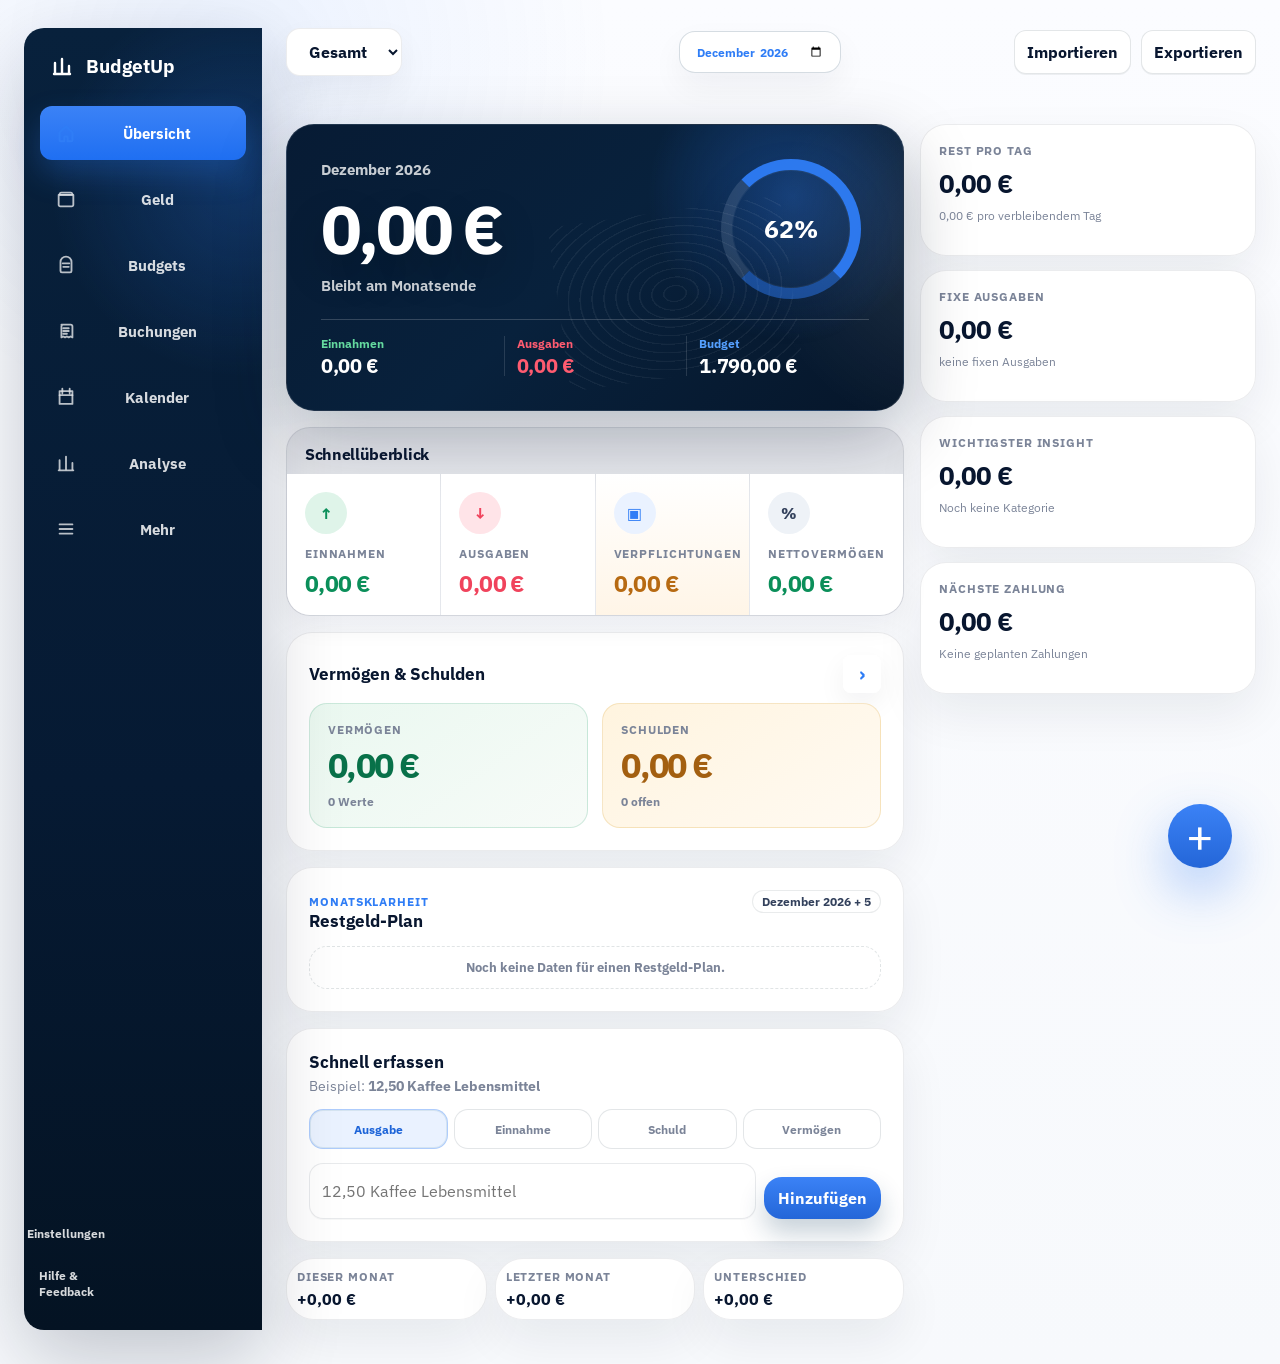
==== commit ae7b43be: "Fix fixed-cost analysis math" ====
--- a/index.html
+++ b/index.html
@@ -8,10 +8,10 @@
     <meta name="apple-mobile-web-app-status-bar-style" content="black-translucent" />
     <meta name="apple-mobile-web-app-title" content="BudgetUp" />
     <title>BudgetUp</title>
-    <link rel="manifest" href="manifest.webmanifest?v=93" />
+    <link rel="manifest" href="manifest.webmanifest?v=96" />
     <link rel="apple-touch-icon" href="icons/icon-180.png" />
     <link rel="icon" href="icon.svg" type="image/svg+xml" />
-    <link rel="stylesheet" href="styles.css?v=93" />
+    <link rel="stylesheet" href="styles.css?v=96" />
   </head>
   <body>
     <main class="app-shell">
@@ -142,9 +142,9 @@
             <small id="restBudgetHint">Für diesen Monat</small>
           </article>
           <article class="insight-card">
-            <span>Fixkosten</span>
+            <span>Fixe Ausgaben</span>
             <strong id="overviewRecurringValue">0,00 €</strong>
-            <small id="overviewRecurringHint">monatliche Fixkosten</small>
+            <small id="overviewRecurringHint">monatlich wiederkehrend</small>
           </article>
           <article class="insight-card carryover-card">
             <span>Übernahme</span>
@@ -323,47 +323,70 @@
       </section>
 
       <section class="app-view" data-view="reports" hidden>
-        <section class="insights-grid reports-grid" aria-label="Analyse">
-          <article class="insight-card">
-            <span>Top-Kategorien</span>
-            <div id="topCategoryList" class="insight-list"></div>
-          </article>
-          <article class="insight-card">
-            <span>Wiederkehrend & Abos</span>
-            <div id="recurringInsightList" class="insight-list"></div>
-          </article>
-          <article class="insight-card">
-            <span>Einnahmen vs. Ausgaben</span>
-            <strong id="reportsRatioValue">0 %</strong>
-            <small id="reportsRatioHint">Ausgabenquote</small>
-          </article>
-          <article class="insight-card">
-            <span>Netto-Insight</span>
-            <strong id="reportsNetWorthValue">0,00 €</strong>
-            <small id="reportsNetWorthHint">Vermögen minus Schulden</small>
-          </article>
-          <article class="insight-card">
-            <span>Optimierung</span>
-            <div id="reportsOptimizationList" class="insight-list"></div>
-          </article>
-          <article class="insight-card">
-            <span>Häufige Ausgaben</span>
-            <div id="reportsFrequentList" class="insight-list"></div>
-          </article>
-          <article class="insight-card">
-            <span>Größte Zahlungen</span>
-            <div id="reportsLargestList" class="insight-list"></div>
-          </article>
-          <article class="insight-card">
-            <span>Offene Schulden</span>
-            <strong id="reportsDebtValue">0,00 €</strong>
-            <small id="reportsDebtHint">Verbindlichkeiten</small>
-          </article>
-        </section>
-        <section class="panel">
+        <section class="analysis-dashboard" aria-label="Analyse">
+          <article id="reportsDiagnosisCard" class="analysis-hero">
+            <span>Finanzlage</span>
+            <strong id="reportsDiagnosisTitle">Analyse wird geladen</strong>
+            <p id="reportsDiagnosisText">BudgetUp bewertet deinen Monat, deine Schuldenrate und deinen freien Puffer.</p>
+            <div class="analysis-hero-strip">
+              <span><b id="reportsCashValue">0,00 €</b><small>Monatspuffer</small></span>
+              <span><b id="reportsDailyValue">0,00 €</b><small>pro Resttag</small></span>
+            </div>
+          </article>
+          <div class="analysis-metric-grid">
+            <article class="insight-card analysis-card ratio-card">
+              <span>Ausgabenquote</span>
+              <div class="analysis-meter" aria-hidden="true"><i id="reportsRatioMeter"></i></div>
+              <strong id="reportsRatioValue">0 %</strong>
+              <small id="reportsRatioHint">Ausgabenquote</small>
+            </article>
+            <article class="insight-card analysis-card debt-card">
+              <span>Schuldenlast</span>
+              <strong id="reportsDebtValue">0,00 €</strong>
+              <small id="reportsDebtHint">Verbindlichkeiten</small>
+            </article>
+            <article class="insight-card analysis-card net-card">
+              <span>Nettovermögen</span>
+              <strong id="reportsNetWorthValue">0,00 €</strong>
+              <small id="reportsNetWorthHint">Vermögen minus Schulden</small>
+            </article>
+            <article class="insight-card analysis-card recurring-card">
+              <span>Fixe Ausgaben</span>
+              <div id="recurringInsightList" class="insight-list compact"></div>
+            </article>
+          </div>
+          <div class="analysis-focus-grid">
+            <article class="panel analysis-panel priority-panel">
+              <div class="panel-title">
+                <h2>Wichtig jetzt</h2>
+                <span class="mini-pill" id="reportsMonthMini">0 €</span>
+              </div>
+              <div id="reportsOptimizationList" class="analysis-action-list"></div>
+            </article>
+            <article class="panel analysis-panel">
+              <div class="panel-title">
+                <h2>Was treibt den Monat?</h2>
+              </div>
+              <div id="topCategoryList" class="insight-list"></div>
+            </article>
+            <article class="panel analysis-panel">
+              <div class="panel-title">
+                <h2>Auffällige Muster</h2>
+              </div>
+              <div id="reportsFrequentList" class="insight-list"></div>
+            </article>
+            <article class="panel analysis-panel">
+              <div class="panel-title">
+                <h2>Größte Zahlungen</h2>
+              </div>
+              <div id="reportsLargestList" class="insight-list"></div>
+            </article>
+          </div>
+        </section>
+        <section class="panel analysis-trend-panel">
           <div class="panel-title">
             <h2>Monatsentwicklung</h2>
-            <span class="mini-pill" id="reportsMonthMini">0 €</span>
+            <span class="mini-pill">6 Monate</span>
           </div>
           <div id="reportsTrendList" class="summary-breakdown-list"></div>
         </section>
@@ -790,6 +813,6 @@
       </div>
     </template>
 
-    <script src="app.js?v=93" defer></script>
+    <script src="app.js?v=96" defer></script>
   </body>
 </html>
--- a/styles.css
+++ b/styles.css
@@ -3507,6 +3507,236 @@
   grid-template-columns: repeat(2, minmax(0, 1fr));
 }
 
+.analysis-dashboard {
+  display: grid;
+  gap: 14px;
+}
+
+.analysis-hero {
+  position: relative;
+  overflow: hidden;
+  border: 1px solid rgba(8, 22, 47, 0.08);
+  border-radius: 30px;
+  background:
+    radial-gradient(circle at 86% 24%, rgba(59, 130, 246, 0.18), transparent 9rem),
+    linear-gradient(145deg, #f8fbff 0%, #ffffff 54%, #eef7ff 100%);
+  box-shadow: 0 24px 62px rgba(15, 23, 42, 0.09);
+  padding: 22px;
+}
+
+.analysis-hero::after {
+  content: "";
+  position: absolute;
+  right: -58px;
+  top: -58px;
+  width: 170px;
+  height: 170px;
+  border: 28px solid rgba(59, 130, 246, 0.1);
+  border-radius: 999px;
+}
+
+.analysis-hero > * {
+  position: relative;
+  z-index: 1;
+}
+
+.analysis-hero > span,
+.analysis-card > span {
+  color: var(--muted);
+  display: block;
+  font-size: 0.72rem;
+  font-weight: 950;
+  letter-spacing: 0.075em;
+  margin-bottom: 8px;
+  text-transform: uppercase;
+}
+
+.analysis-hero > strong {
+  color: var(--ink);
+  display: block;
+  font-size: clamp(1.8rem, 7vw, 3.2rem);
+  font-weight: 950;
+  line-height: 0.98;
+  max-width: 12ch;
+}
+
+.analysis-hero > p {
+  color: #425466;
+  font-size: 0.96rem;
+  font-weight: 750;
+  line-height: 1.45;
+  margin: 12px 0 18px;
+  max-width: 58ch;
+}
+
+.analysis-hero.good {
+  background:
+    radial-gradient(circle at 86% 24%, rgba(22, 132, 95, 0.16), transparent 9rem),
+    linear-gradient(145deg, #f3fff9 0%, #ffffff 62%, #eefaf4 100%);
+}
+
+.analysis-hero.warning {
+  background:
+    radial-gradient(circle at 86% 24%, rgba(245, 158, 11, 0.22), transparent 9rem),
+    linear-gradient(145deg, #fffaf0 0%, #ffffff 62%, #fff3dd 100%);
+}
+
+.analysis-hero.danger {
+  background:
+    radial-gradient(circle at 86% 24%, rgba(239, 71, 92, 0.18), transparent 9rem),
+    linear-gradient(145deg, #fff5f6 0%, #ffffff 62%, #fff0f2 100%);
+}
+
+.analysis-hero.danger > strong {
+  color: var(--danger);
+}
+
+.analysis-hero.warning > strong {
+  color: #a16207;
+}
+
+.analysis-hero.good > strong {
+  color: var(--good);
+}
+
+.analysis-hero-strip {
+  display: grid;
+  grid-template-columns: repeat(2, minmax(0, 1fr));
+  gap: 10px;
+}
+
+.analysis-hero-strip span {
+  border: 1px solid rgba(8, 22, 47, 0.08);
+  border-radius: 18px;
+  background: rgba(255, 255, 255, 0.72);
+  padding: 12px;
+}
+
+.analysis-hero-strip b {
+  color: var(--ink);
+  display: block;
+  font-size: 1.2rem;
+  font-weight: 950;
+  line-height: 1.1;
+}
+
+.analysis-hero-strip small {
+  color: var(--muted);
+  display: block;
+  font-size: 0.72rem;
+  font-weight: 850;
+  margin-top: 4px;
+  text-transform: uppercase;
+}
+
+.analysis-metric-grid,
+.analysis-focus-grid {
+  display: grid;
+  gap: 12px;
+  grid-template-columns: repeat(2, minmax(0, 1fr));
+}
+
+.analysis-card {
+  min-height: 132px;
+  border-radius: 24px;
+  padding: 16px;
+}
+
+.analysis-card strong {
+  font-size: 1.35rem;
+  line-height: 1.1;
+}
+
+.analysis-card.debt-card {
+  background: var(--warning-soft);
+}
+
+.analysis-card.net-card {
+  background: rgba(255, 255, 255, 0.96);
+}
+
+.analysis-card.recurring-card {
+  background: #f4f8ff;
+}
+
+.analysis-meter {
+  height: 9px;
+  overflow: hidden;
+  border-radius: 999px;
+  background: #e8edf4;
+  margin-bottom: 12px;
+}
+
+.analysis-meter i {
+  display: block;
+  width: 0;
+  height: 100%;
+  border-radius: inherit;
+  background: linear-gradient(90deg, var(--good), #f59e0b 62%, var(--danger));
+}
+
+.analysis-panel {
+  min-height: 0;
+}
+
+.priority-panel {
+  background:
+    linear-gradient(180deg, rgba(255, 255, 255, 0.98), rgba(245, 249, 255, 0.96));
+}
+
+.analysis-action-list {
+  display: grid;
+  gap: 9px;
+}
+
+.analysis-action-row {
+  display: grid;
+  grid-template-columns: 34px minmax(0, 1fr);
+  gap: 10px;
+  align-items: center;
+  border: 1px solid rgba(8, 22, 47, 0.08);
+  border-radius: 18px;
+  background: rgba(255, 255, 255, 0.82);
+  padding: 10px;
+}
+
+.analysis-action-row > b {
+  display: grid;
+  width: 34px;
+  height: 34px;
+  place-items: center;
+  border-radius: 12px;
+  background: #eaf2ff;
+  color: var(--brand);
+  font-weight: 950;
+}
+
+.analysis-action-row strong,
+.analysis-action-row small {
+  display: block;
+}
+
+.analysis-action-row strong {
+  color: var(--ink);
+  font-size: 0.96rem;
+  font-weight: 950;
+}
+
+.analysis-action-row small {
+  color: var(--muted);
+  font-size: 0.76rem;
+  font-weight: 750;
+  line-height: 1.35;
+}
+
+.analysis-trend-panel {
+  margin-top: 0;
+}
+
+.insight-list.compact {
+  gap: 5px;
+}
+
 .more-actions {
   display: grid;
   gap: 10px;
@@ -3548,6 +3778,20 @@
   .overview-cards,
   .reports-grid {
     grid-template-columns: repeat(4, minmax(0, 1fr));
+  }
+
+  .app-view > .analysis-dashboard,
+  .app-view > .analysis-trend-panel {
+    grid-column: 1 / -1;
+  }
+
+  .analysis-metric-grid,
+  .analysis-focus-grid {
+    grid-template-columns: repeat(4, minmax(0, 1fr));
+  }
+
+  .analysis-hero-strip {
+    max-width: 460px;
   }
 
   .bank-connect-card,
@@ -3576,6 +3820,16 @@
   .reports-grid {
     grid-template-columns: 1fr;
   }
+
+  .analysis-metric-grid,
+  .analysis-focus-grid {
+    grid-template-columns: 1fr;
+  }
+
+  .analysis-hero {
+    border-radius: 26px;
+    padding: 20px;
+  }
 }
 
 @media (max-width: 430px) {
@@ -3593,6 +3847,14 @@
     min-height: 52px;
     font-size: 0.58rem;
     gap: 3px;
+  }
+
+  .analysis-hero-strip {
+    grid-template-columns: 1fr;
+  }
+
+  .analysis-card {
+    min-height: 112px;
   }
 
   .bottom-nav-item svg {
